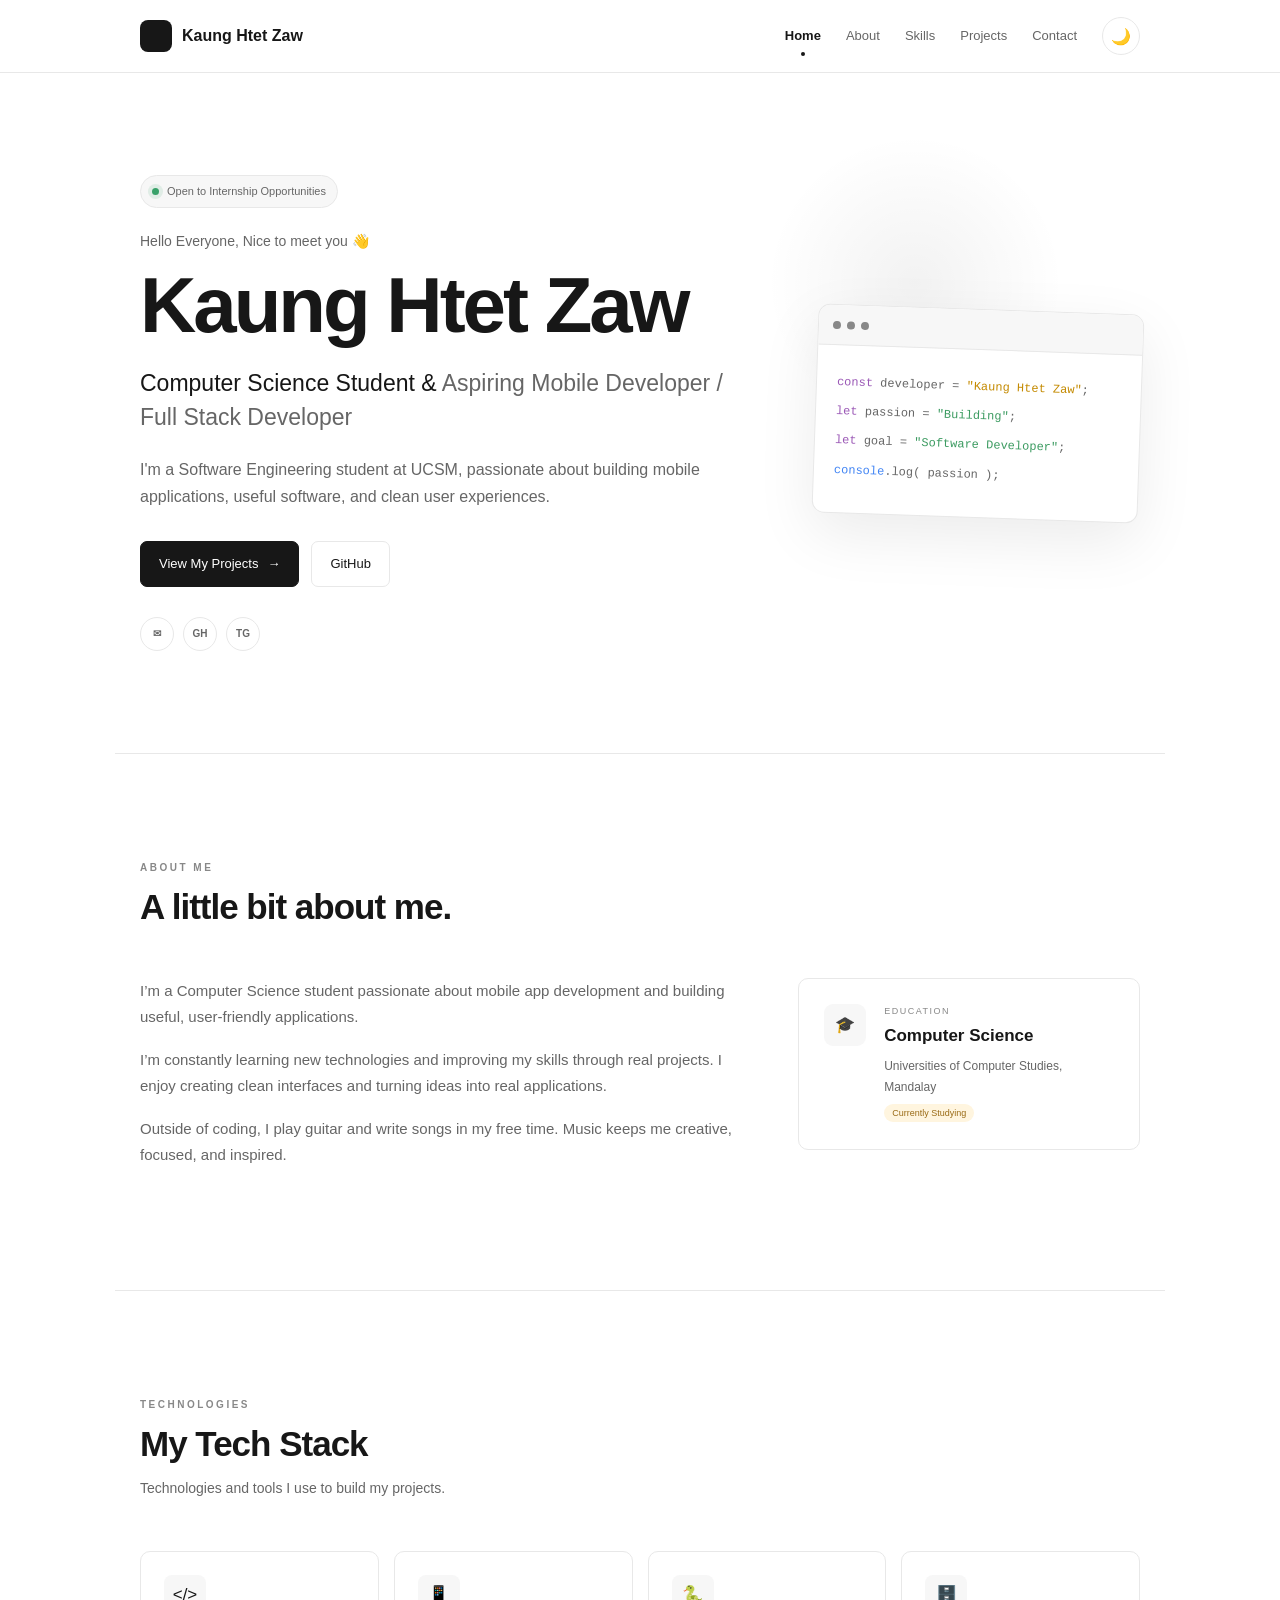
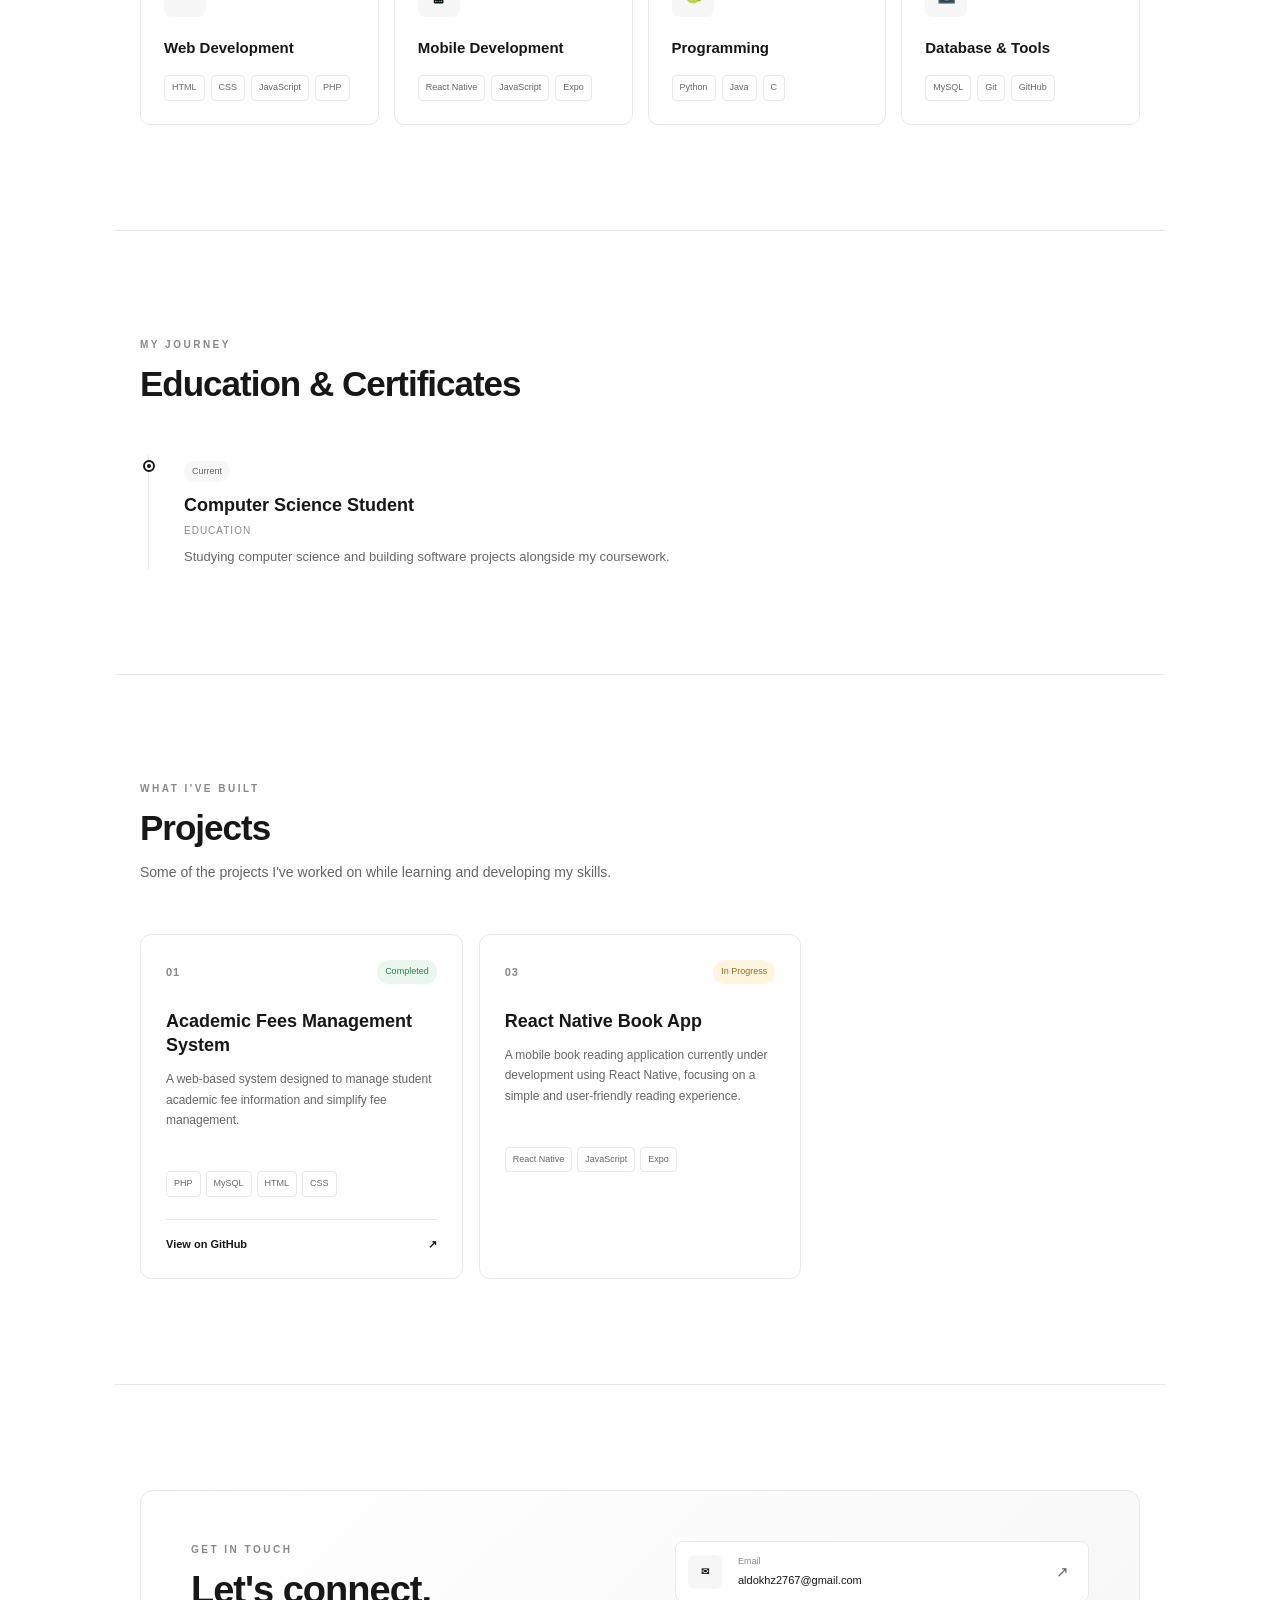
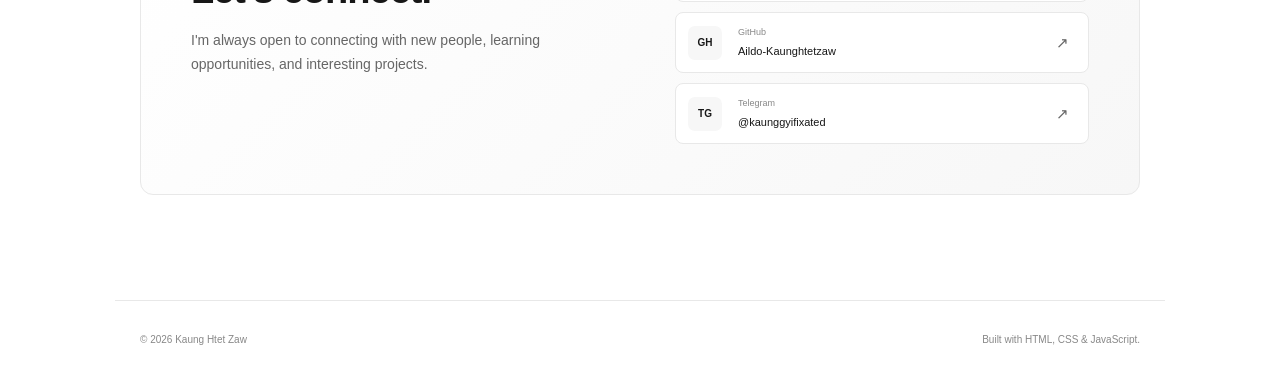
==== index.html @ 1f6751b7 "Initial portfolio website" ====
<!DOCTYPE html>
<html lang="en">

<head>
    <meta charset="UTF-8">
    <meta name="viewport" content="width=device-width, initial-scale=1.0">

    <meta
        name="description"
        content="Kaung Htet Zaw - Computer Science Student and Aspiring Mobile Developer / Full Stack Developer"
    >

    <title>Kaung Htet Zaw | Portfolio</title>

    <link rel="stylesheet" href="style.css">
</head>

<body>

    <!-- =========================
         NAVIGATION
    ========================== -->

    <header class="header">

        <nav class="navbar">

            <a href="#home" class="logo">
                <span></span>
                Kaung Htet Zaw
            </a>

            <div class="nav-right">

                <div class="nav-links">

                    <a href="#home" class="nav-link active">
                        Home
                    </a>

                    <a href="#about" class="nav-link">
                        About
                    </a>

                    <a href="#skills" class="nav-link">
                        Skills
                    </a>

                    <a href="#projects" class="nav-link">
                        Projects
                    </a>

                    <a href="#contact" class="nav-link">
                        Contact
                    </a>

                </div>

                <button
                    id="theme-toggle"
                    class="theme-toggle"
                    aria-label="Toggle dark mode"
                    title="Toggle theme"
                >
                    🌙
                </button>

            </div>

        </nav>

    </header>


    <!-- =========================
         HERO
    ========================== -->

    <main>

        <section id="home" class="hero">

            <div class="hero-content reveal">

                <div class="availability">
                    <span class="status-dot"></span>
                    Open to Internship Opportunities
                </div>

                <p class="hero-greeting">
                    Hello Everyone, Nice to meet you 👋
                </p>

                <h1>
                    Kaung Htet Zaw
                    <!-- <span>Zaw</span> -->
                </h1>

                <h2>
                    Computer Science Student &
                    <span>
                        Aspiring Mobile Developer / Full Stack Developer
                    </span>
                </h2>

                <p class="hero-description">
                    I'm a Software Engineering student at UCSM,
                    passionate about building mobile applications,
                    useful software, and clean user experiences.
                </p>

                <div class="hero-buttons">

                    <a href="#projects" class="btn primary">
                        View My Projects
                        <span>→</span>
                    </a>

                    <a
                        href="https://github.com/Aildo-Kaunghtetzaw"
                        target="_blank"
                        rel="noopener"
                        class="btn secondary"
                    >
                        GitHub
                    </a>

                </div>

                <div class="hero-socials">

                    <a
                        href="mailto:aldokhz2767@gmail.com"
                        aria-label="Email"
                    >
                        ✉
                    </a>

                    <a
                        href="https://github.com/Aildo-Kaunghtetzaw"
                        target="_blank"
                        rel="noopener"
                        aria-label="GitHub"
                    >
                        GH
                    </a>

                    <a
                        href="https://t.me/kaunggyifixated"
                        target="_blank"
                        rel="noopener"
                        aria-label="Telegram"
                    >
                        TG
                    </a>

                </div>

            </div>


            <div class="hero-decoration">

                <div class="code-card">

                    <div class="code-header">
                        <span></span>
                        <span></span>
                        <span></span>
                    </div>

                    <div class="code-content">

                        <p>
                            <span class="purple">const</span>
                            developer
                            =
                            <span class="yellow">"Kaung Htet Zaw"</span>;
                        </p>

                        <p>
                            <span class="purple">let</span>
                            passion
                            =
                            <span class="green">"Building"</span>;
                        </p>

                        <p>
                            <span class="purple">let</span>
                            goal
                            =
                            <span class="green">"Software Developer"</span>;
                        </p>

                        <p>
                            <span class="blue">console</span>.log(
                            passion
                            );
                        </p>

                    </div>

                </div>

            </div>

        </section>


        <!-- =========================
             ABOUT
        ========================== -->

        <section id="about" class="section about-section">

            <div class="section-header reveal">

                <p class="section-label">
                    ABOUT ME
                </p>

                <h2>
                    A little bit about me.
                </h2>

            </div>


            <div class="about-grid">

                <div class="about-text reveal">

                    <p>
                        I’m a Computer Science student passionate about
                        mobile app development and building useful,
                        user-friendly applications.
                    </p>

                    <p>
                        I’m constantly learning new technologies and
                        improving my skills through real projects.
                        I enjoy creating clean interfaces and turning
                        ideas into real applications.
                    </p>

                    <p>
                        Outside of coding, I play guitar and write songs
                        in my free time. Music keeps me creative,
                        focused, and inspired.
                    </p>

                </div>


                <div class="education-card reveal">

                    <div class="card-icon">
                        🎓
                    </div>

                    <div>

                        <p class="card-label">
                            EDUCATION
                        </p>

                        <h3>
                            Computer Science
                        </h3>

                        <p>
                            Universities of Computer Studies,
                            Mandalay
                        </p>
                        
                        <span class="project-status progress">
                            Currently Studying
                        </span>

                    </div>

                </div>

            </div>

        </section>


        <!-- =========================
             SKILLS
        ========================== -->

        <section id="skills" class="section">

            <div class="section-header reveal">

                <p class="section-label">
                    TECHNOLOGIES
                </p>

                <h2>
                    My Tech Stack
                </h2>

                <p>
                    Technologies and tools I use to build my projects.
                </p>

            </div>


            <div class="skills-grid">

                <div class="skill-card reveal">

                    <div class="skill-icon">
                        &lt;/&gt;
                    </div>

                    <h3>
                        Web Development
                    </h3>

                    <div class="skill-tags">

                        <span>HTML</span>
                        <span>CSS</span>
                        <span>JavaScript</span>
                        <span>PHP</span>

                    </div>

                </div>


                <div class="skill-card reveal">

                    <div class="skill-icon">
                        📱
                    </div>

                    <h3>
                        Mobile Development
                    </h3>

                    <div class="skill-tags">

                        <span>React Native</span>
                        <span>JavaScript</span>
                        <span>Expo</span>

                    </div>

                </div>


                <div class="skill-card reveal">

                    <div class="skill-icon">
                        🐍
                    </div>

                    <h3>
                        Programming
                    </h3>

                    <div class="skill-tags">

                        <span>Python</span>
                        <span>Java</span>
                        <span>C</span>

                    </div>

                </div>


                <div class="skill-card reveal">

                    <div class="skill-icon">
                        🗄️
                    </div>

                    <h3>
                        Database & Tools
                    </h3>

                    <div class="skill-tags">

                        <span>MySQL</span>
                        <span>Git</span>
                        <span>GitHub</span>

                    </div>

                </div>

            </div>

        </section>


        <!-- =========================
             JOURNEY
        ========================== -->

        <section class="section journey-section">

            <div class="section-header reveal">

                <p class="section-label">
                    MY JOURNEY
                </p>

                <h2>
                    Education & Certificates
                </h2>

            </div>


            <div class="timeline">

                <div class="timeline-item reveal">

                    <div class="timeline-marker">
                        <span></span>
                    </div>

                    <div class="timeline-content">

                        <span class="timeline-date">
                            Current
                        </span>

                        <h3>
                            Computer Science Student
                        </h3>

                        <p class="timeline-type">
                            Education
                        </p>

                        <p>
                            Studying computer science and building
                            software projects alongside my coursework.
                        </p>

                    </div>

                </div>


                <!-- <div class="timeline-item reveal">

                    <div class="timeline-marker">
                        <span></span>
                    </div>

                    <div class="timeline-content">

                        <span class="timeline-date">
                            Certificate
                        </span>

                        <h3>
                            Excel Advanced Course
                        </h3>

                        <p class="timeline-type">
                            Certificate
                        </p>

                        <p>
                            Successfully completed the Excel Advanced
                            Course after finishing high school.
                        </p>

                    </div>

                </div> -->

            </div>

        </section>


        <!-- =========================
             PROJECTS
        ========================== -->

        <section id="projects" class="section">

            <div class="section-header reveal">

                <p class="section-label">
                    WHAT I'VE BUILT
                </p>

                <h2>
                    Projects
                </h2>

                <p>
                    Some of the projects I've worked on while learning
                    and developing my skills.
                </p>

            </div>


            <div class="projects-grid">


                <!-- AFMS -->

                <article class="project-card reveal">

                    <div class="project-top">

                        <div class="project-number">
                            01
                        </div>

                        <span class="project-status completed">
                            Completed
                        </span>

                    </div>

                    <h3>
                        Academic Fees Management System
                    </h3>

                    <p>
                        A web-based system designed to manage student
                        academic fee information and simplify fee
                        management.
                    </p>

                    <div class="project-tech">

                        <span>PHP</span>
                        <span>MySQL</span>
                        <span>HTML</span>
                        <span>CSS</span>

                    </div>

                    <a
                        href="https://github.com/Aildo-Kaunghtetzaw"
                        target="_blank"
                        rel="noopener"
                        class="project-link"
                    >
                        View on GitHub
                        <span>↗</span>
                    </a>

                </article>

                <!-- Book App -->

                <article class="project-card reveal">

                    <div class="project-top">

                        <div class="project-number">
                            03
                        </div>

                        <span class="project-status progress">
                            In Progress
                        </span>

                    </div>

                    <h3>
                        React Native Book App
                    </h3>

                    <p>
                        A mobile book reading application currently
                        under development using React Native, focusing
                        on a simple and user-friendly reading experience.
                    </p>

                    <div class="project-tech">

                        <span>React Native</span>
                        <span>JavaScript</span>
                        <span>Expo</span>

                    </div>

                    <!-- <a
                        href="https://github.com/Aildo-Kaunghtetzaw"
                        target="_blank"
                        rel="noopener"
                        class="project-link"
                    >
                        View on GitHub
                        <span>↗</span>
                    </a> -->

                </article>

            </div>

        </section>


        <!-- =========================
             CONTACT
        ========================== -->

        <section id="contact" class="section contact-section">

            <div class="contact-box reveal">

                <div>

                    <p class="section-label">
                        GET IN TOUCH
                    </p>

                    <h2>
                        Let's connect.
                    </h2>

                    <p>
                        I'm always open to connecting with new people,
                        learning opportunities, and interesting projects.
                    </p>

                </div>


                <div class="contact-links">

                    <a href="mailto:aldokhz2767@gmail.com">

                        <span class="contact-icon">
                            ✉
                        </span>

                        <div>
                            <small>Email</small>
                            <strong>
                                aldokhz2767@gmail.com
                            </strong>
                        </div>

                        <span class="contact-arrow">
                            ↗
                        </span>

                    </a>


                    <a
                        href="https://github.com/Aildo-Kaunghtetzaw"
                        target="_blank"
                        rel="noopener"
                    >

                        <span class="contact-icon">
                            GH
                        </span>

                        <div>
                            <small>GitHub</small>
                            <strong>
                                Aildo-Kaunghtetzaw
                            </strong>
                        </div>

                        <span class="contact-arrow">
                            ↗
                        </span>

                    </a>


                    <a
                        href="https://t.me/kaunggyifixated"
                        target="_blank"
                        rel="noopener"
                    >

                        <span class="contact-icon">
                            TG
                        </span>

                        <div>
                            <small>Telegram</small>
                            <strong>
                                @kaunggyifixated
                            </strong>
                        </div>

                        <span class="contact-arrow">
                            ↗
                        </span>

                    </a>

                </div>

            </div>

        </section>

    </main>


    <!-- =========================
         FOOTER
    ========================== -->

    <footer>

        <p>
            © <span id="current-year">2026</span>
            Kaung Htet Zaw
        </p>

        <p>
            Built with HTML, CSS & JavaScript.
        </p>

    </footer>


    <!-- Back to top -->

    <button
        id="back-to-top"
        class="back-to-top"
        aria-label="Back to top"
    >
        ↑
    </button>


    <script src="script.js"></script>

</body>

</html>
---- style.css ----
/* =========================
   RESET
========================= */

* {
    margin: 0;
    padding: 0;
    box-sizing: border-box;
}

html {
    scroll-behavior: smooth;
}

body {
    font-family:
        Inter,
        -apple-system,
        BlinkMacSystemFont,
        "Segoe UI",
        Arial,
        sans-serif;

    background: #ffffff;
    color: #171717;

    line-height: 1.7;

    transition:
        background-color 0.3s ease,
        color 0.3s ease;
}

body.dark-mode {
    background: #0d0d0f;
    color: #eeeeee;
}

a {
    color: inherit;
    text-decoration: none;
}

button {
    font-family: inherit;
}

::selection {
    background: #171717;
    color: #ffffff;
}


/* =========================
   VARIABLES
========================= */

:root {
    --text: #171717;
    --muted: #666666;
    --light-muted: #888888;

    --border: #e8e8e8;
    --card: #ffffff;
    --soft: #f7f7f7;

    --accent: #171717;
}

body.dark-mode {
    --text: #eeeeee;
    --muted: #a0a0a0;
    --light-muted: #777777;

    --border: #29292d;
    --card: #151518;
    --soft: #18181c;

    --accent: #ffffff;
}


/* =========================
   HEADER
========================= */

.header {
    position: sticky;

    top: 0;

    z-index: 1000;

    border-bottom: 1px solid var(--border);

    background: rgba(255, 255, 255, 0.88);

    backdrop-filter: blur(15px);

    transition: 0.3s;
}

body.dark-mode .header {
    background: rgba(13, 13, 15, 0.88);
}

.navbar {
    max-width: 1050px;

    height: 72px;

    margin: auto;

    padding: 0 25px;

    display: flex;

    align-items: center;

    justify-content: space-between;
}

.logo {
    display: flex;

    align-items: center;

    gap: 10px;

    font-size: 16px;

    font-weight: 700;

    color: var(--text);
}

.logo span {
    width: 32px;
    height: 32px;

    display: flex;

    align-items: center;
    justify-content: center;

    border-radius: 8px;

    background: var(--text);

    color: #ffffff;

    font-size: 14px;
}

body.dark-mode .logo span {
    background: #eeeeee;
    color: #111111;
}

.nav-right {
    display: flex;

    align-items: center;

    gap: 25px;
}

.nav-links {
    display: flex;

    align-items: center;

    gap: 25px;
}

.nav-link {
    position: relative;

    font-size: 13px;

    color: var(--muted);

    transition: 0.25s;
}

.nav-link:hover {
    color: var(--text);
}

.nav-link.active {
    color: var(--text);

    font-weight: 600;
}

.nav-link.active::after {
    content: "";

    position: absolute;

    width: 4px;
    height: 4px;

    border-radius: 50%;

    background: var(--text);

    bottom: -9px;

    left: 50%;

    transform: translateX(-50%);
}


/* =========================
   THEME BUTTON
========================= */

.theme-toggle {
    width: 38px;
    height: 38px;

    border: 1px solid var(--border);

    border-radius: 50%;

    background: var(--card);

    color: var(--text);

    cursor: pointer;

    font-size: 16px;

    display: flex;

    align-items: center;
    justify-content: center;

    transition: 0.25s;
}

.theme-toggle:hover {
    transform: rotate(15deg);

    background: var(--soft);
}


/* =========================
   HERO
========================= */

.hero {
    max-width: 1050px;

    min-height: 680px;

    margin: auto;

    padding: 100px 25px;

    display: grid;

    grid-template-columns: 1.3fr 0.7fr;

    align-items: center;

    gap: 70px;

    position: relative;
}

.hero::before {
    content: "";

    position: absolute;

    width: 300px;
    height: 300px;

    border-radius: 50%;

    background:
        radial-gradient(
            circle,
            rgba(0, 0, 0, 0.05),
            transparent 70%
        );

    top: 60px;
    right: 100px;

    pointer-events: none;
}

body.dark-mode .hero::before {
    background:
        radial-gradient(
            circle,
            rgba(255, 255, 255, 0.06),
            transparent 70%
        );
}

.hero-content {
    position: relative;

    z-index: 2;
}

.availability {
    display: inline-flex;

    align-items: center;

    gap: 8px;

    padding: 6px 11px;

    border: 1px solid var(--border);

    border-radius: 30px;

    background: var(--soft);

    color: var(--muted);

    font-size: 11px;

    margin-bottom: 22px;
}

.status-dot {
    width: 7px;
    height: 7px;

    border-radius: 50%;

    background: #38a169;

    box-shadow: 0 0 0 4px rgba(56, 161, 105, 0.12);
}

.hero-greeting {
    color: var(--muted);

    font-size: 14px;

    margin-bottom: 12px;
}

.hero h1 {
    font-size: clamp(48px, 7vw, 78px);

    line-height: 1.02;

    letter-spacing: -3px;

    margin-bottom: 22px;
}

.hero h1 span {
    color: var(--muted);
}

.hero h2 {
    max-width: 680px;

    font-size: 23px;

    line-height: 1.45;

    font-weight: 500;
}

.hero h2 span {
    color: var(--muted);
}

.hero-description {
    max-width: 620px;

    color: var(--muted);

    font-size: 16px;

    margin-top: 22px;
}

.hero-buttons {
    display: flex;

    gap: 12px;

    margin-top: 30px;
}

.btn {
    display: inline-flex;

    align-items: center;

    gap: 9px;

    padding: 11px 18px;

    border-radius: 7px;

    border: 1px solid var(--text);

    font-size: 13px;

    transition:
        transform 0.25s,
        background 0.25s;
}

.btn:hover {
    transform: translateY(-2px);
}

.btn.primary {
    background: var(--text);

    color: #ffffff;
}

body.dark-mode .btn.primary {
    color: #111111;
}

.btn.secondary {
    border-color: var(--border);

    background: var(--card);

    color: var(--text);
}

.btn.secondary:hover {
    background: var(--soft);
}

.hero-socials {
    display: flex;

    gap: 9px;

    margin-top: 30px;
}

.hero-socials a {
    width: 34px;
    height: 34px;

    border: 1px solid var(--border);

    border-radius: 50%;

    display: flex;

    align-items: center;
    justify-content: center;

    font-size: 10px;

    font-weight: 600;

    color: var(--muted);

    transition: 0.25s;
}

.hero-socials a:hover {
    color: var(--text);

    border-color: var(--text);

    transform: translateY(-3px);
}


/* =========================
   CODE CARD
========================= */

.hero-decoration {
    display: flex;

    justify-content: center;

    position: relative;
}

.code-card {
    width: 100%;

    max-width: 360px;

    border: 1px solid var(--border);

    border-radius: 12px;

    overflow: hidden;

    background: var(--card);

    box-shadow:
        0 20px 60px rgba(0, 0, 0, 0.08);

    transform: rotate(2deg);

    transition: 0.3s;
}

.code-card:hover {
    transform:
        rotate(0deg)
        translateY(-5px);
}

body.dark-mode .code-card {
    box-shadow:
        0 20px 60px rgba(0, 0, 0, 0.3);
}

.code-header {
    height: 40px;

    display: flex;

    align-items: center;

    gap: 6px;

    padding: 0 14px;

    border-bottom: 1px solid var(--border);

    background: var(--soft);
}

.code-header span {
    width: 8px;
    height: 8px;

    border-radius: 50%;

    background: var(--light-muted);
}

.code-content {
    padding: 25px 20px;

    font-family:
        "Courier New",
        monospace;

    font-size: 12px;

    line-height: 2.1;

    color: var(--muted);
}

.code-content p {
    margin-bottom: 4px;
}

.purple {
    color: #9b59b6;
}

.yellow {
    color: #c48a00;
}

.green {
    color: #3c9b61;
}

.blue {
    color: #4285f4;
}


/* =========================
   SECTIONS
========================= */

.section {
    max-width: 1050px;

    margin: auto;

    padding: 105px 25px;

    border-top: 1px solid var(--border);
}

.section-header {
    max-width: 700px;

    margin-bottom: 50px;
}

.section-label {
    color: var(--light-muted);

    font-size: 10px;

    letter-spacing: 2.5px;

    font-weight: 600;

    margin-bottom: 10px;
}

.section h2 {
    font-size: 35px;

    line-height: 1.2;

    letter-spacing: -1px;

    margin-bottom: 12px;
}

.section-header > p:last-child {
    color: var(--muted);

    font-size: 14px;
}


/* =========================
   ABOUT
========================= */

.about-grid {
    display: grid;

    grid-template-columns: 1.4fr 0.8fr;

    gap: 60px;

    align-items: start;
}

.about-text p {
    color: var(--muted);

    font-size: 15px;

    margin-bottom: 18px;
}

.education-card {
    display: flex;

    gap: 18px;

    padding: 25px;

    border: 1px solid var(--border);

    border-radius: 10px;

    background: var(--card);

    transition: 0.25s;
}

.education-card:hover {
    transform: translateY(-3px);

    border-color: var(--text);
}

.card-icon {
    width: 42px;
    height: 42px;

    flex-shrink: 0;

    border-radius: 9px;

    background: var(--soft);

    display: flex;

    align-items: center;
    justify-content: center;
}

.card-label {
    color: var(--light-muted);

    font-size: 9px;

    letter-spacing: 1.5px;

    margin-bottom: 3px;
}

.education-card h3 {
    font-size: 17px;

    margin-bottom: 5px;
}

.education-card p:not(.card-label) {
    color: var(--muted);

    font-size: 12px;
}

.education-status {
    display: inline-block;

    margin-top: 13px;

    padding: 4px 8px;

    border-radius: 20px;

    background: var(--soft);

    color: var(--muted);

    font-size: 9px;
}


/* =========================
   SKILLS
========================= */

.skills-grid {
    display: grid;

    grid-template-columns:
        repeat(4, 1fr);

    gap: 15px;
}

.skill-card {
    padding: 23px;

    border: 1px solid var(--border);

    border-radius: 10px;

    background: var(--card);

    transition: 0.25s;
}

.skill-card:hover {
    transform: translateY(-5px);

    border-color: var(--text);

    box-shadow:
        0 12px 30px rgba(0, 0, 0, 0.05);
}

body.dark-mode .skill-card:hover {
    box-shadow:
        0 12px 30px rgba(0, 0, 0, 0.2);
}

.skill-icon {
    width: 42px;
    height: 42px;

    display: flex;

    align-items: center;
    justify-content: center;

    border-radius: 8px;

    background: var(--soft);

    color: var(--text);

    font-size: 17px;

    margin-bottom: 18px;
}

.skill-card h3 {
    font-size: 15px;

    margin-bottom: 15px;
}

.skill-tags {
    display: flex;

    flex-wrap: wrap;

    gap: 6px;
}

.skill-tags span {
    padding: 4px 7px;

    border: 1px solid var(--border);

    border-radius: 4px;

    color: var(--muted);

    font-size: 9px;
}


/* =========================
   TIMELINE
========================= */

.timeline {
    max-width: 750px;

    border-left: 1px solid var(--border);

    margin-left: 8px;

    padding-left: 35px;
}

.timeline-item {
    position: relative;

    margin-bottom: 45px;
}

.timeline-item:last-child {
    margin-bottom: 0;
}

.timeline-marker {
    position: absolute;

    left: -41px;

    top: 5px;

    width: 12px;
    height: 12px;

    border-radius: 50%;

    background: var(--card);

    border: 2px solid var(--text);

    display: flex;

    align-items: center;
    justify-content: center;
}

.timeline-marker span {
    width: 4px;
    height: 4px;

    background: var(--text);

    border-radius: 50%;
}

.timeline-date {
    display: inline-block;

    padding: 3px 8px;

    border-radius: 20px;

    background: var(--soft);

    color: var(--muted);

    font-size: 9px;

    margin-bottom: 8px;
}

.timeline-content h3 {
    font-size: 18px;

    margin-bottom: 2px;
}

.timeline-type {
    color: var(--light-muted);

    font-size: 10px;

    text-transform: uppercase;

    letter-spacing: 1px;
}

.timeline-content > p:last-child {
    max-width: 650px;

    color: var(--muted);

    font-size: 13px;

    margin-top: 7px;
}


/* =========================
   PROJECTS
========================= */

.projects-grid {
    display: grid;

    grid-template-columns:
        repeat(3, 1fr);

    gap: 16px;
}

.project-card {
    position: relative;

    padding: 25px;

    border: 1px solid var(--border);

    border-radius: 11px;

    background: var(--card);

    transition:
        transform 0.3s,
        border-color 0.3s,
        box-shadow 0.3s;
}

.project-card:hover {
    transform: translateY(-6px);

    border-color: var(--text);

    box-shadow:
        0 15px 35px rgba(0, 0, 0, 0.06);
}

body.dark-mode .project-card:hover {
    box-shadow:
        0 15px 35px rgba(0, 0, 0, 0.25);
}

.project-top {
    display: flex;

    align-items: center;

    justify-content: space-between;

    margin-bottom: 25px;
}

.project-number {
    color: var(--light-muted);

    font-size: 11px;

    font-weight: 600;

    letter-spacing: 1px;
}

.project-status {
    padding: 4px 8px;

    border-radius: 20px;

    font-size: 9px;
}

.project-status.completed {
    background: #e9f7ef;

    color: #27824a;
}

.project-status.project {
    background: #f1f1f1;

    color: #666666;
}

.project-status.progress {
    background: #fff5df;

    color: #9a6b16;
}

body.dark-mode .project-status.completed {
    background: #173a27;

    color: #6fd69a;
}

body.dark-mode .project-status.project {
    background: #29292d;

    color: #aaaaaa;
}

body.dark-mode .project-status.progress {
    background: #3a301c;

    color: #dcb55d;
}

.project-card h3 {
    font-size: 18px;

    line-height: 1.35;

    margin-bottom: 12px;
}

.project-card > p {
    color: var(--muted);

    font-size: 12px;

    line-height: 1.7;

    min-height: 82px;
}

.project-tech {
    display: flex;

    flex-wrap: wrap;

    gap: 5px;

    margin-top: 20px;

    margin-bottom: 22px;
}

.project-tech span {
    padding: 4px 7px;

    border: 1px solid var(--border);

    border-radius: 4px;

    color: var(--muted);

    font-size: 9px;
}

.project-link {
    display: flex;

    align-items: center;

    justify-content: space-between;

    padding-top: 15px;

    border-top: 1px solid var(--border);

    font-size: 11px;

    font-weight: 600;

    transition: 0.2s;
}

.project-link:hover {
    color: var(--muted);
}


/* =========================
   CONTACT
========================= */

.contact-box {
    display: grid;

    grid-template-columns: 1fr 1fr;

    gap: 70px;

    padding: 50px;

    border: 1px solid var(--border);

    border-radius: 13px;

    background:
        linear-gradient(
            135deg,
            var(--card),
            var(--soft)
        );
}

.contact-box h2 {
    font-size: 38px;

    margin-bottom: 15px;
}

.contact-box > div:first-child > p:last-child {
    color: var(--muted);

    font-size: 14px;

    max-width: 420px;
}

.contact-links {
    display: flex;

    flex-direction: column;

    gap: 10px;
}

.contact-links a {
    display: grid;

    grid-template-columns: 38px 1fr 20px;

    align-items: center;

    gap: 12px;

    padding: 12px;

    border: 1px solid var(--border);

    border-radius: 8px;

    background: var(--card);

    transition: 0.25s;
}

.contact-links a:hover {
    transform: translateX(4px);

    border-color: var(--text);
    border-color:#96584e;
}

.contact-icon {
    width: 34px;
    height: 34px;

    display: flex;

    align-items: center;
    justify-content: center;

    border-radius: 7px;

    background: var(--soft);

    color: var(--text);

    font-size: 10px;

    font-weight: 700;
}

.contact-links small {
    display: block;

    color: var(--light-muted);

    font-size: 9px;

    margin-bottom: 1px;
}

.contact-links strong {
    display: block;

    font-size: 11px;

    font-weight: 500;
}

.contact-arrow {
    color: var(--muted);

    font-size: 15px;
}


/* =========================
   FOOTER
========================= */

footer {
    max-width: 1050px;

    margin: auto;

    padding: 30px 25px;

    border-top: 1px solid var(--border);

    display: flex;

    align-items: center;

    justify-content: space-between;

    color: var(--light-muted);

    font-size: 10px;
}


/* =========================
   BACK TO TOP
========================= */

.back-to-top {
    position: fixed;

    right: 25px;
    bottom: 25px;

    width: 40px;
    height: 40px;

    border: 1px solid var(--border);

    border-radius: 50%;

    background: var(--card);

    color: var(--text);

    cursor: pointer;

    font-size: 17px;

    opacity: 0;

    visibility: hidden;

    transform: translateY(10px);

    transition: 0.25s;

    z-index: 900;
}

.back-to-top.show {
    opacity: 1;

    visibility: visible;

    transform: translateY(0);
}

.back-to-top:hover {
    transform: translateY(-3px);
}


/* =========================
   REVEAL ANIMATION
========================= */

.reveal {
    opacity: 0;

    transform: translateY(25px);

    transition:
        opacity 0.7s ease,
        transform 0.7s ease;
}

.reveal.visible {
    opacity: 1;

    transform: translateY(0);
}


/* =========================
   MOBILE
========================= */

@media (max-width: 850px) {

    .hero {
        grid-template-columns: 1fr;

        min-height: auto;

        padding-top: 90px;

        gap: 50px;
    }

    .hero-decoration {
        justify-content: flex-start;
    }

    .code-card {
        max-width: 500px;
    }

    .skills-grid {
        grid-template-columns:
            repeat(2, 1fr);
    }

    .projects-grid {
        grid-template-columns: 1fr;
    }

    .project-card > p {
        min-height: auto;
    }

    .contact-box {
        grid-template-columns: 1fr;

        gap: 40px;
    }

}


@media (max-width: 700px) {

    .navbar {
        height: 64px;

        padding: 0 18px;
    }

    .nav-links {
        display: none;
    }

    .nav-right {
        gap: 0;
    }

    .hero {
        padding:
            75px
            18px
            80px;
    }

    .hero h1 {
        font-size: 48px;

        letter-spacing: -2px;
    }

    .hero h2 {
        font-size: 19px;
    }

    .hero-description {
        font-size: 14px;
    }

    .hero-buttons {
        flex-wrap: wrap;
    }

    .section {
        padding:
            80px
            18px;
    }

    .section h2 {
        font-size: 30px;
    }

    .about-grid {
        grid-template-columns: 1fr;

        gap: 35px;
    }

    .skills-grid {
        grid-template-columns: 1fr;
    }

    .contact-box {
        padding: 30px 22px;
    }

    .contact-box h2 {
        font-size: 32px;
    }

    footer {
        padding: 25px 18px;

        flex-direction: column;

        align-items: flex-start;

        gap: 5px;
    }

    .back-to-top {
        right: 18px;

        bottom: 18px;
    }

}


@media (max-width: 400px) {

    .hero h1 {
        font-size: 42px;
    }

    .availability {
        font-size: 9px;
    }

    .code-content {
        font-size: 10px;
    }

}
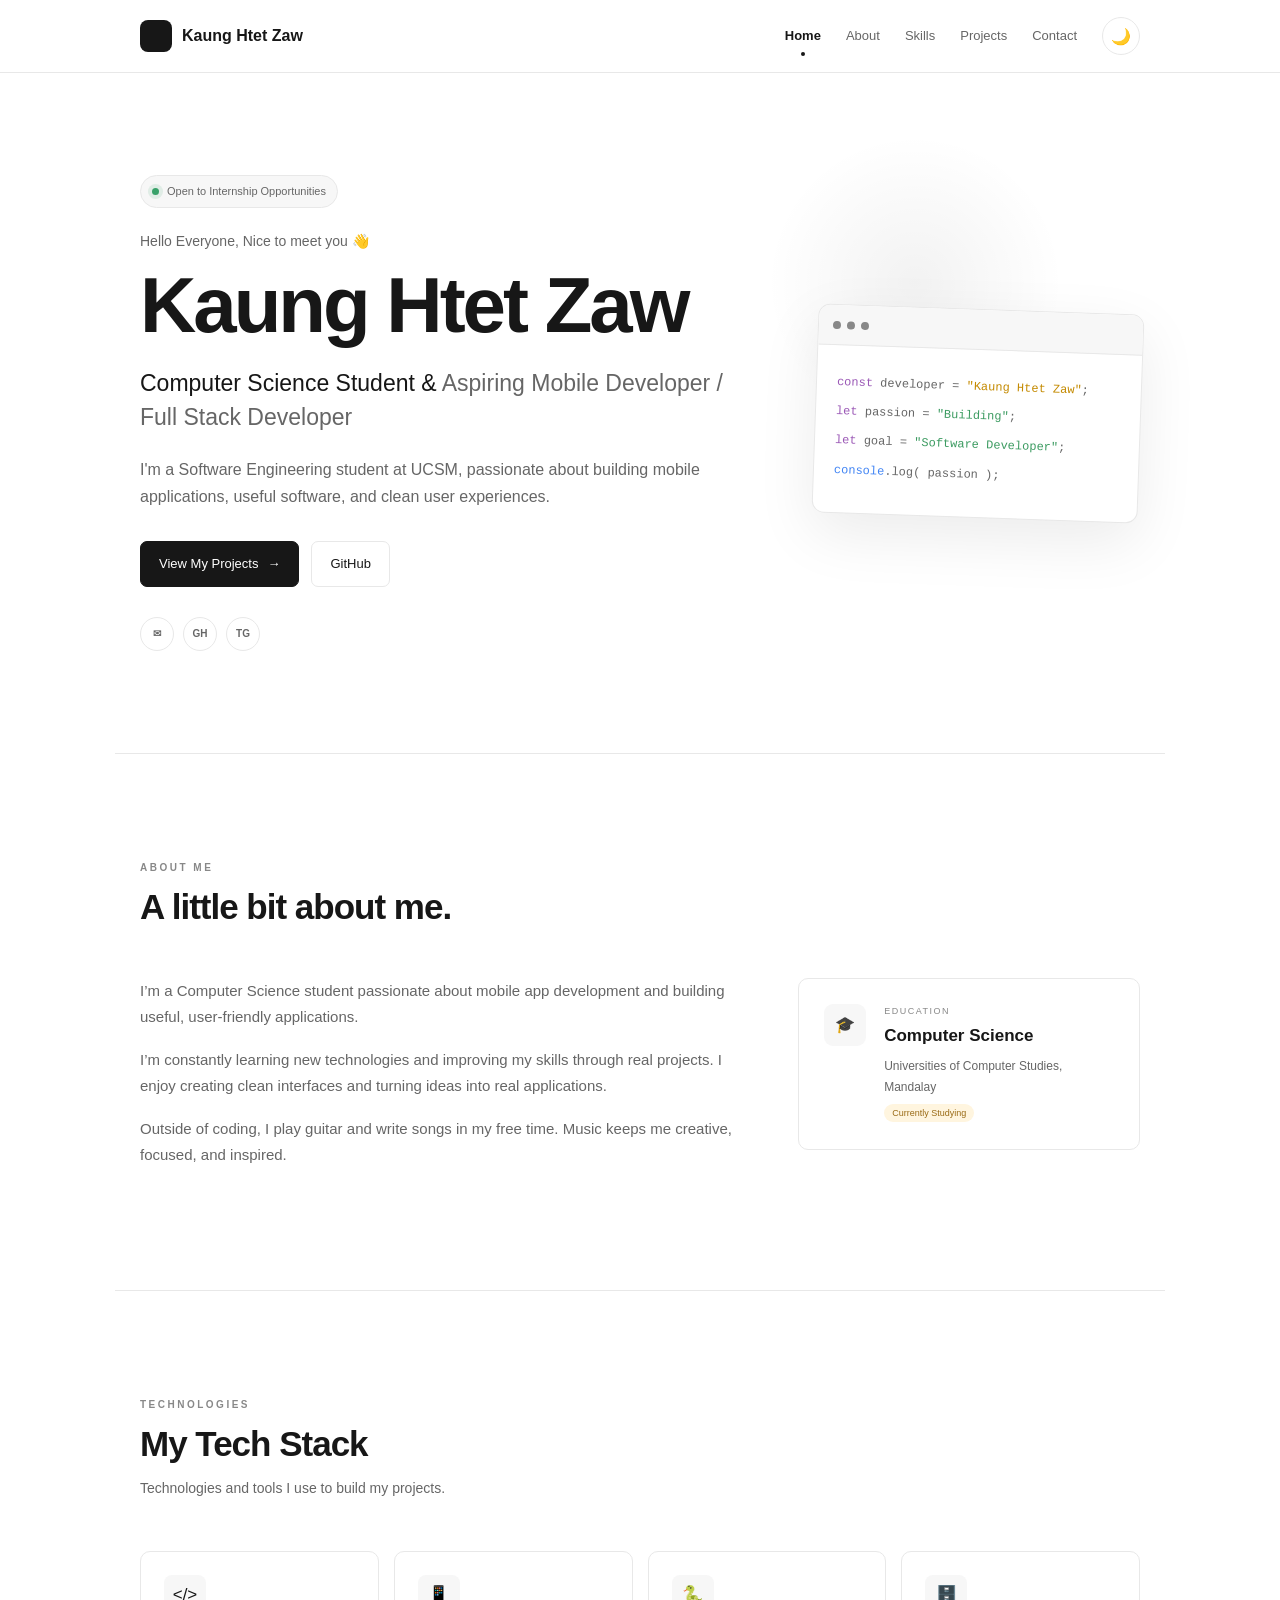
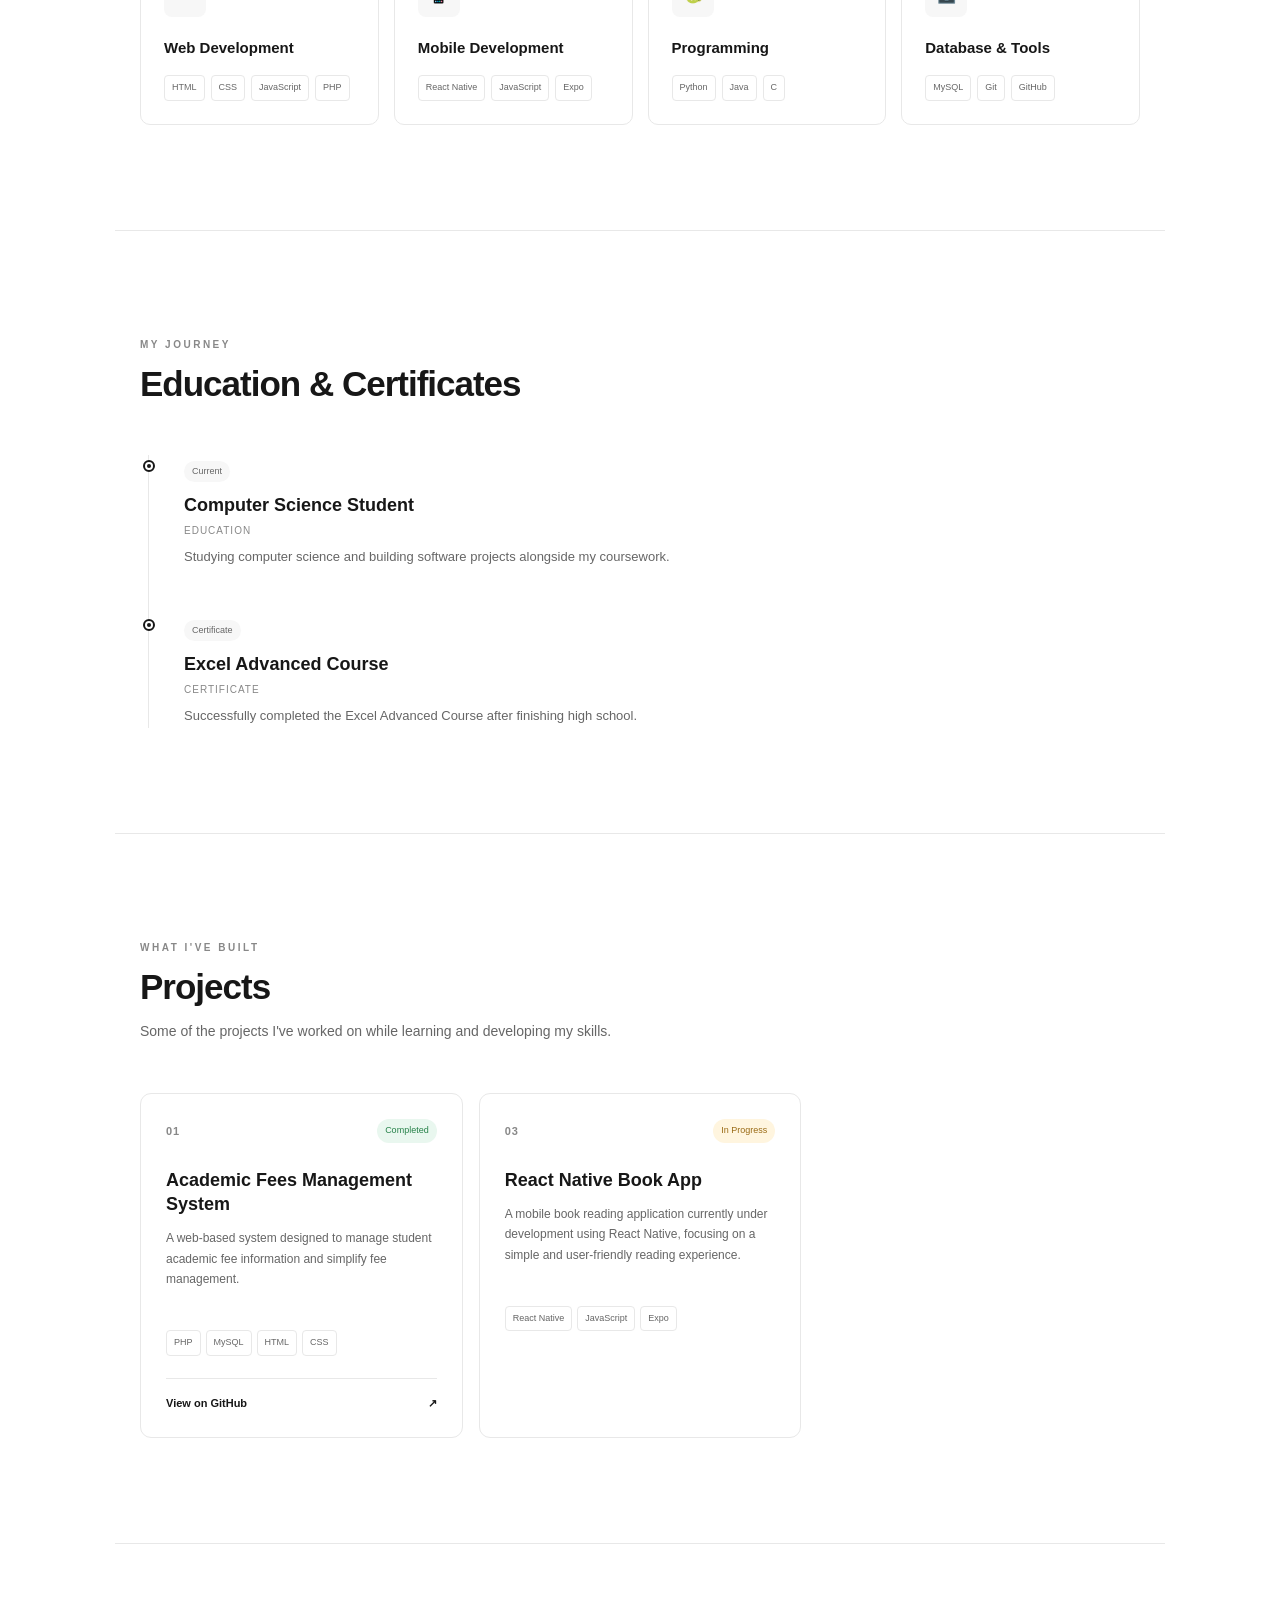
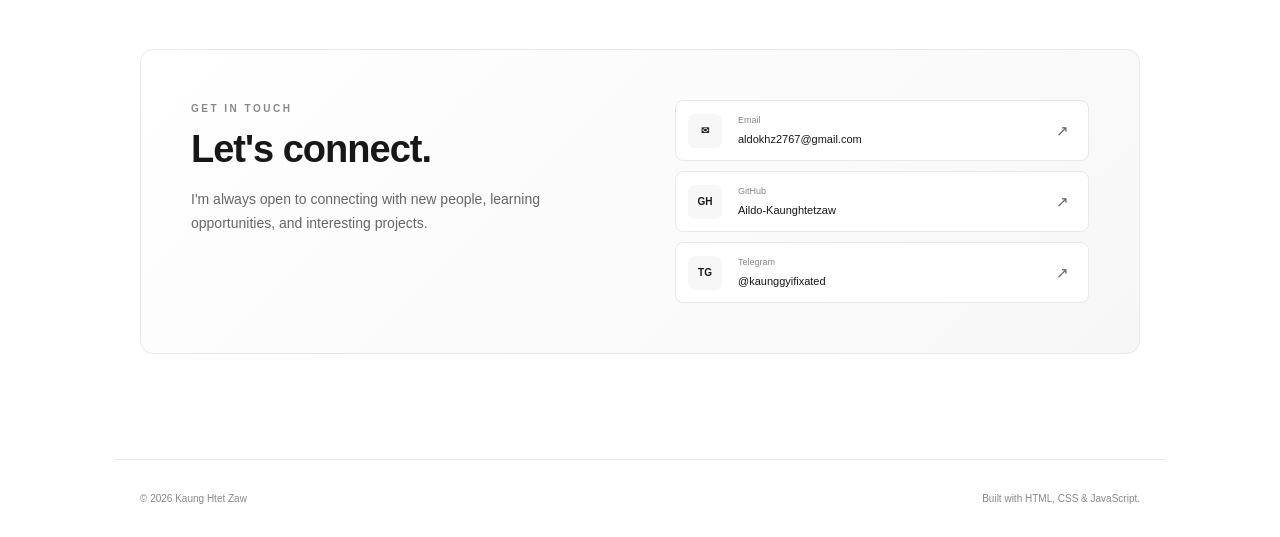
==== commit 4e1fc395: "Update portfolio" ====
--- a/index.html
+++ b/index.html
@@ -451,7 +451,7 @@
                 </div>
 
 
-                <!-- <div class="timeline-item reveal">
+                <div class="timeline-item reveal">
 
                     <div class="timeline-marker">
                         <span></span>
@@ -478,7 +478,7 @@
 
                     </div>
 
-                </div> -->
+                </div>
 
             </div>
 
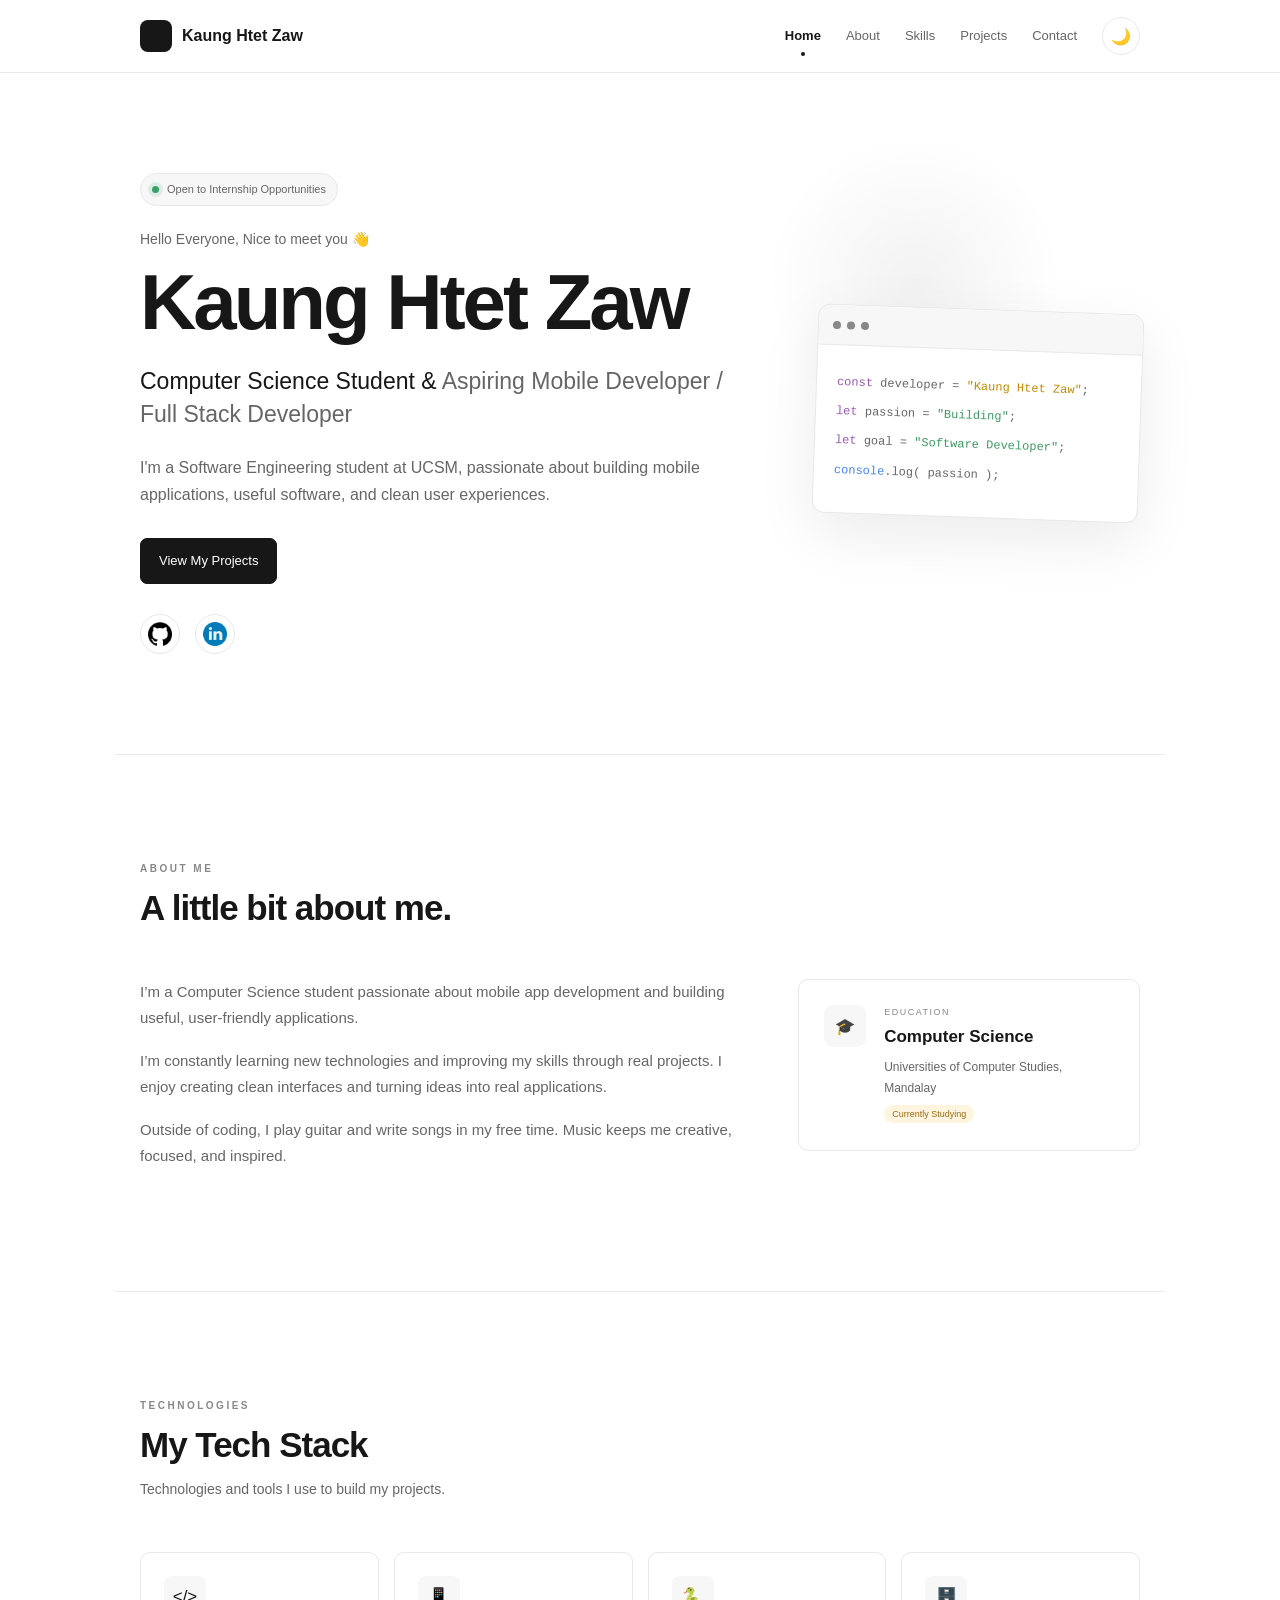
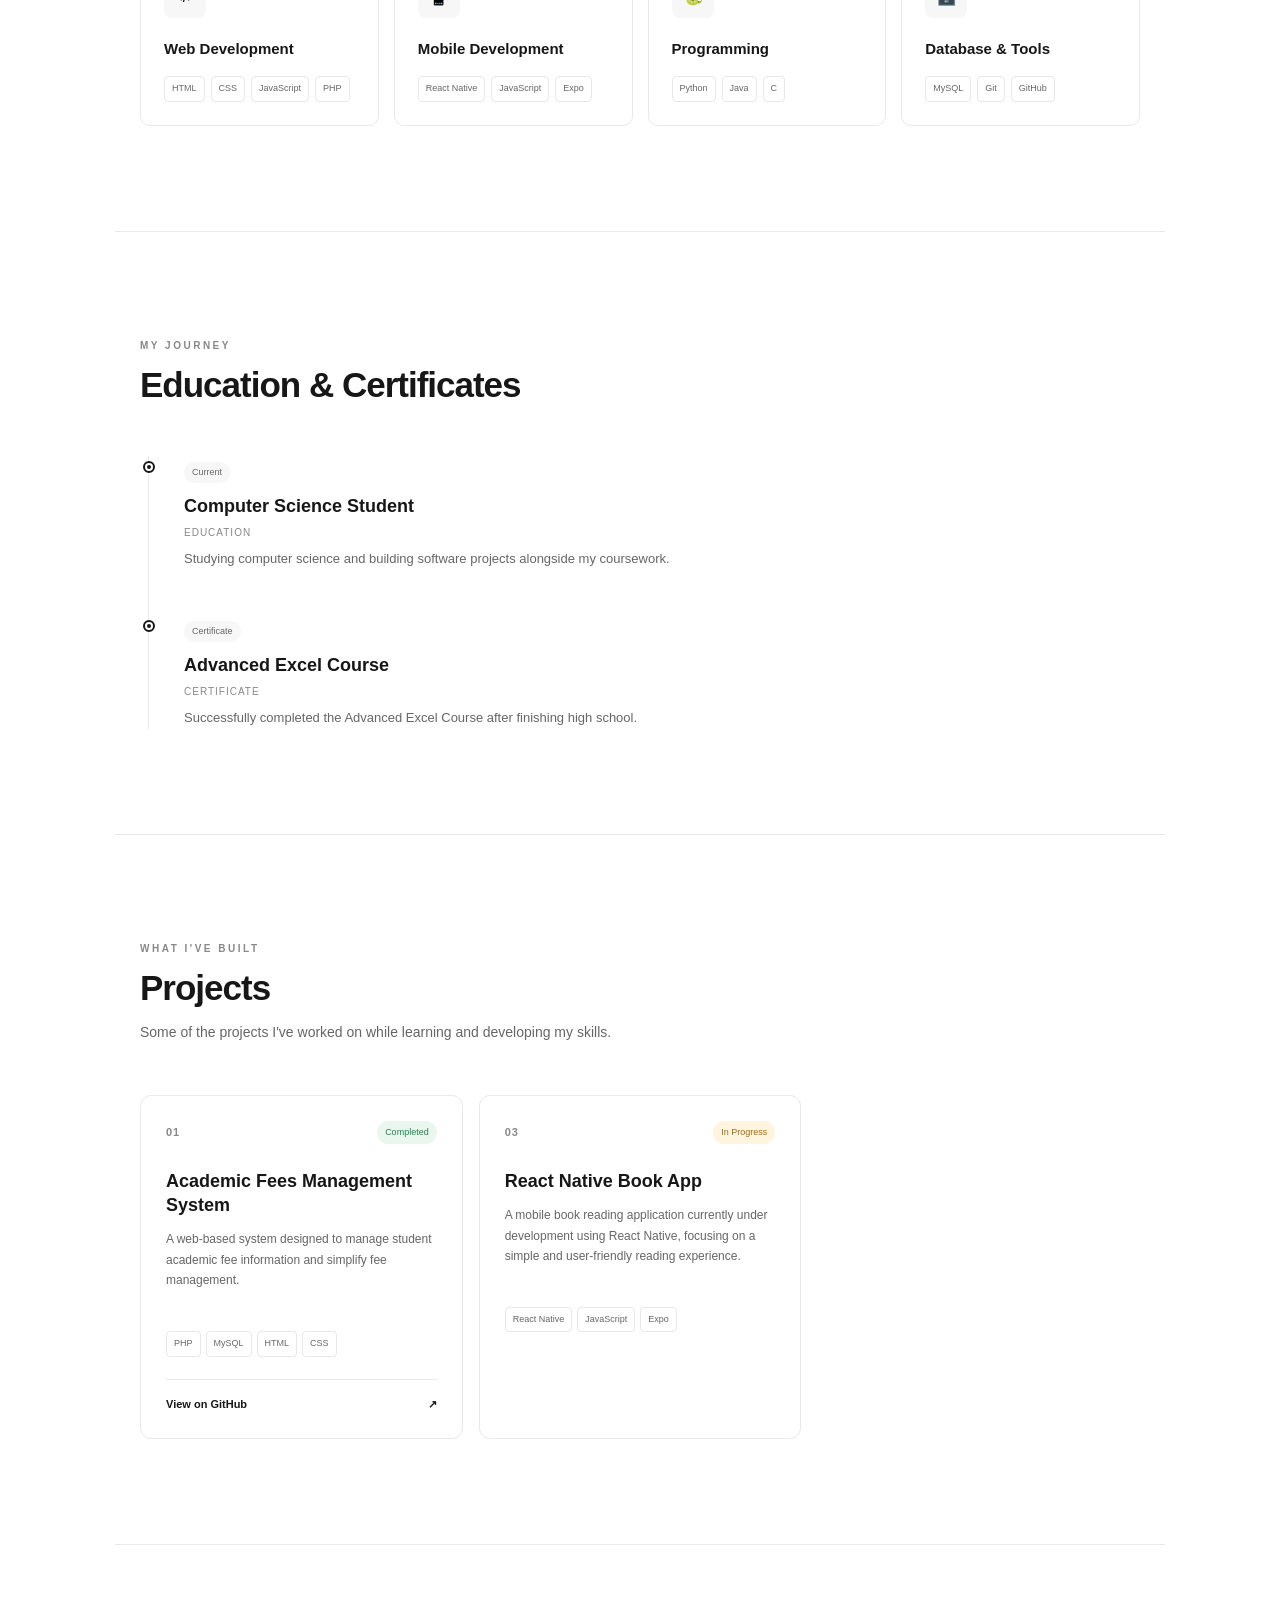
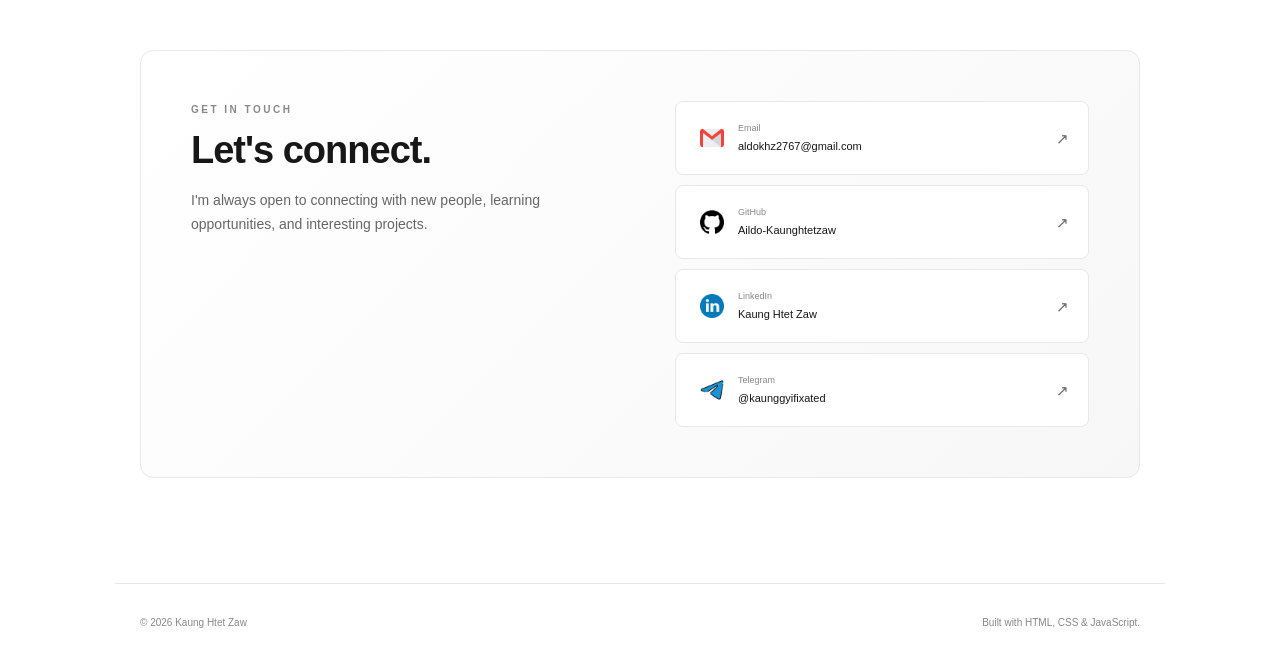
==== commit d4b1cbb6: "Update Portfolio" ====
--- a/index.html
+++ b/index.html
@@ -113,46 +113,54 @@
 
                     <a href="#projects" class="btn primary">
                         View My Projects
-                        <span>→</span>
-                    </a>
+                        <!-- <span>→</span> -->
+                    </a>
+
+                    <!-- <a
+                        href="https://github.com/Aildo-Kaunghtetzaw"
+                        target="_blank"
+                        rel="noopener"
+                        class="btn secondary"
+                    >
+                        Github
+                    </a> -->
+
+                </div>
+
+                <div class="hero-socials">
+
+                    <!-- <a href="mailto:aldokhz2767@gmail.com"
+                    aria-label="Email"
+                    >
+                        <img src="images/gmail.png" alt="Gmail">
+                    </a> -->
 
                     <a
                         href="https://github.com/Aildo-Kaunghtetzaw"
                         target="_blank"
                         rel="noopener"
-                        class="btn secondary"
-                    >
-                        GitHub
-                    </a>
-
-                </div>
-
-                <div class="hero-socials">
+                        aria-label="GitHub"
+                    >
+                       <img src="images/github.png" alt="Github">
+                    </a>
 
                     <a
-                        href="mailto:aldokhz2767@gmail.com"
-                        aria-label="Email"
-                    >
-                        ✉
-                    </a>
-
-                    <a
-                        href="https://github.com/Aildo-Kaunghtetzaw"
-                        target="_blank"
-                        rel="noopener"
-                        aria-label="GitHub"
-                    >
-                        GH
-                    </a>
-
-                    <a
+                        href="https://www.linkedin.com/in/kaung-htet-zaw-65b197430/"
+                        target="_blank"
+                        rel="noopener"
+                        aria-label="LinkedIn"
+                    >
+                        <img src="images/linkedin.png" alt="LinkedIn">
+                    </a>
+
+                    <!-- <a
                         href="https://t.me/kaunggyifixated"
                         target="_blank"
                         rel="noopener"
                         aria-label="Telegram"
                     >
-                        TG
-                    </a>
+                        <img src="images/phone.png" alt="Telegram">
+                    </a> -->
 
                 </div>
 
@@ -464,7 +472,7 @@
                         </span>
 
                         <h3>
-                            Excel Advanced Course
+                            Advanced Excel Course
                         </h3>
 
                         <p class="timeline-type">
@@ -472,7 +480,7 @@
                         </p>
 
                         <p>
-                            Successfully completed the Excel Advanced
+                            Successfully completed the Advanced Excel
                             Course after finishing high school.
                         </p>
 
@@ -641,7 +649,7 @@
                     <a href="mailto:aldokhz2767@gmail.com">
 
                         <span class="contact-icon">
-                            ✉
+                            <img src="images/gmail.png" alt="Gmail">
                         </span>
 
                         <div>
@@ -665,7 +673,7 @@
                     >
 
                         <span class="contact-icon">
-                            GH
+                           <img src="images/github.png" alt="Github">
                         </span>
 
                         <div>
@@ -681,6 +689,29 @@
 
                     </a>
 
+                    <a
+                        href="https://www.linkedin.com/in/kaung-htet-zaw-65b197430/"
+                        target="_blank"
+                        rel="noopener"
+                    >
+
+                        <span class="contact-icon">
+                           <img src="images/linkedin.png" alt="LinkedIn">
+                        </span>
+
+                        <div>
+                            <small>LinkedIn</small>
+                            <strong>
+                                Kaung Htet Zaw
+                            </strong>
+                        </div>
+
+                        <span class="contact-arrow">
+                            ↗
+                        </span>
+
+                    </a>
+
 
                     <a
                         href="https://t.me/kaunggyifixated"
@@ -689,7 +720,7 @@
                     >
 
                         <span class="contact-icon">
-                            TG
+                            <img src="images/phone.png" alt="Telegram">
                         </span>
 
                         <div>
--- a/style.css
+++ b/style.css
@@ -95,7 +95,7 @@
 
     background: rgba(255, 255, 255, 0.88);
 
-    backdrop-filter: blur(15px);
+    /* backdrop-filter: blur(15px); */
 
     transition: 0.3s;
 }
@@ -1166,23 +1166,25 @@
 }
 
 .contact-icon {
-    width: 34px;
-    height: 34px;
-
-    display: flex;
-
+    width: 48px;
+    height: 48px;
+    min-width: 48px;
+
+    display: flex;
     align-items: center;
     justify-content: center;
 
-    border-radius: 7px;
-
-    background: var(--soft);
-
-    color: var(--text);
-
-    font-size: 10px;
-
-    font-weight: 700;
+    overflow: hidden;
+}
+
+.contact-icon img {
+    width: 24px;
+    height: 24px;
+    max-width: 24px;
+    max-height: 24px;
+
+    object-fit: contain;
+    display: block;
 }
 
 .contact-links small {
@@ -1302,6 +1304,37 @@
     opacity: 1;
 
     transform: translateY(0);
+}
+.hero-socials {
+    display: flex;
+    align-items: center;
+    gap: 15px;
+}
+
+.hero-socials a {
+    width: 40px;
+    height: 40px;
+
+    display: flex;
+    align-items: center;
+    justify-content: center;
+
+    border-radius: 50%;
+    transition: 0.3s ease;
+}
+
+.hero-socials img {
+    width: 24px;
+    height: 24px;
+    object-fit: contain;
+}
+
+.hero-socials a:hover {
+    transform: translateY(-3px);
+}
+
+.hero-socials img:hover {
+    transform: scale(1.1);
 }
 
 
@@ -1453,4 +1486,4 @@
         font-size: 10px;
     }
 
-}+}
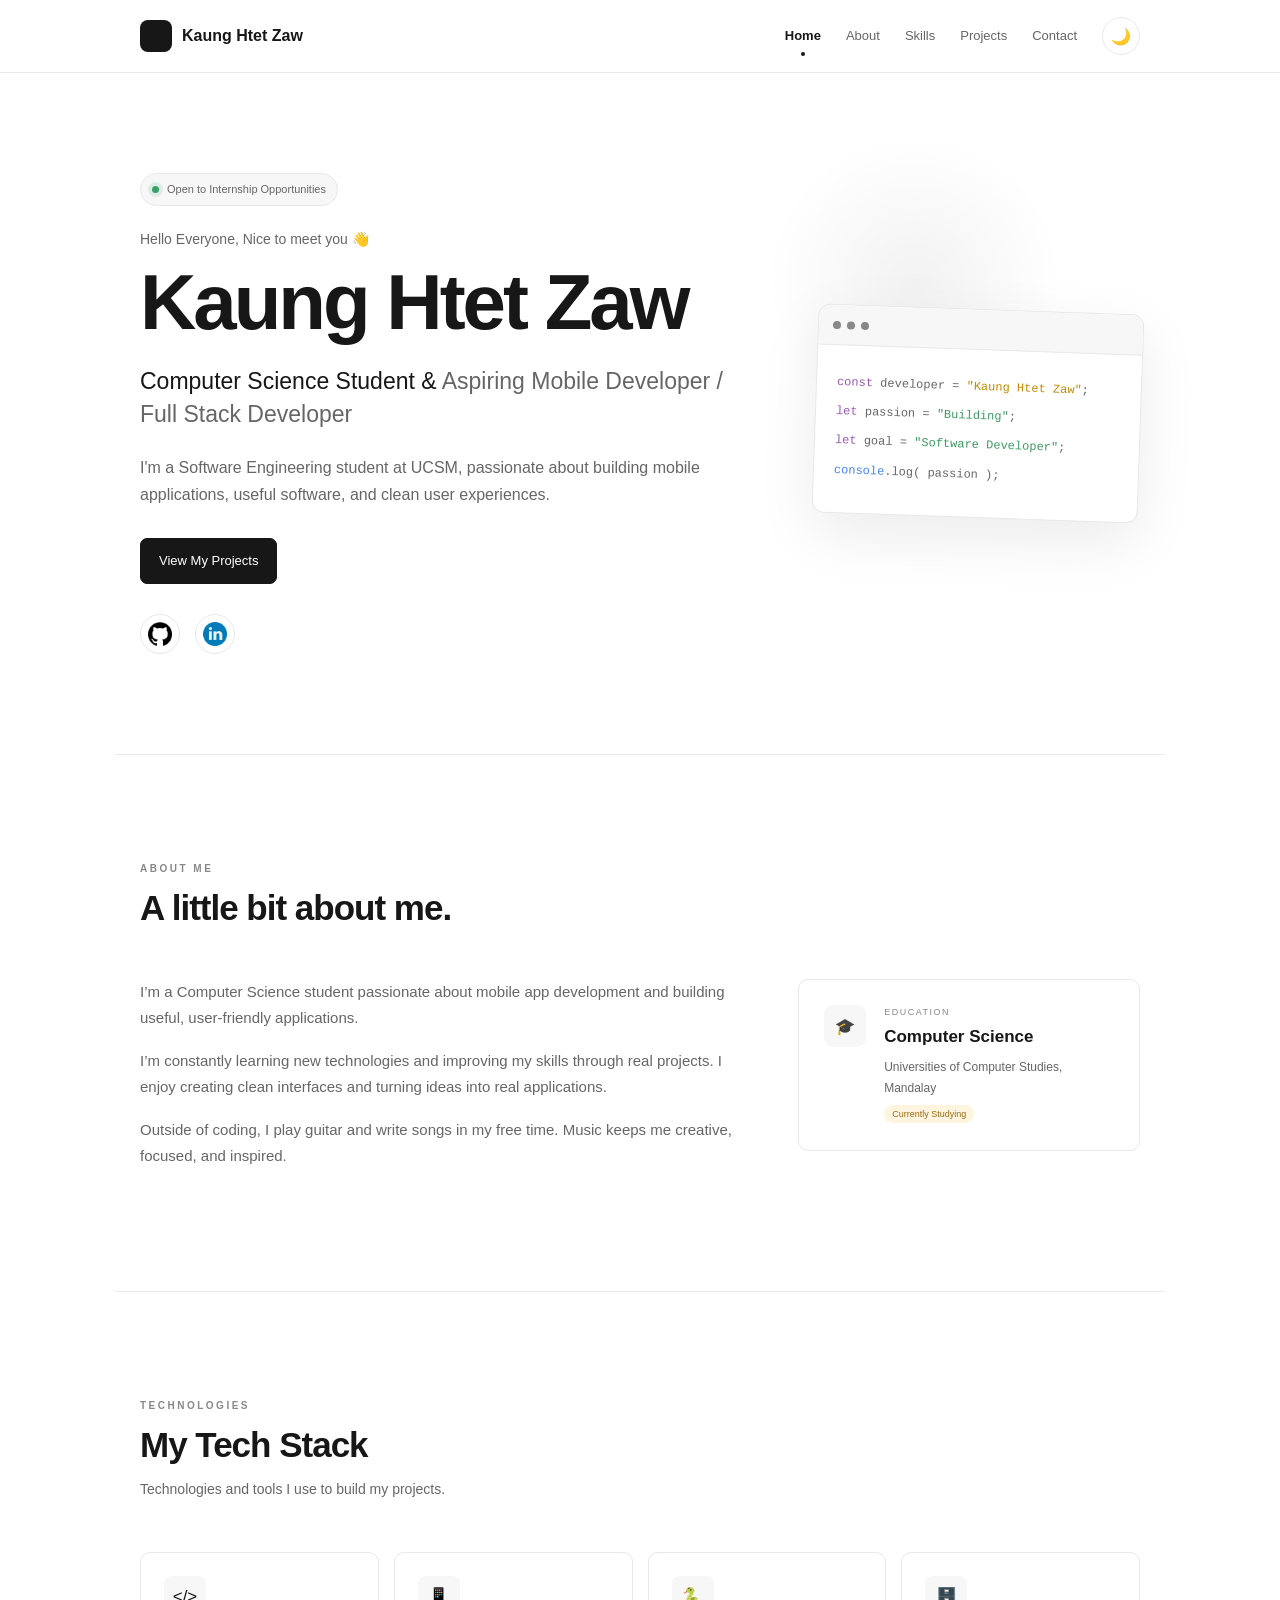
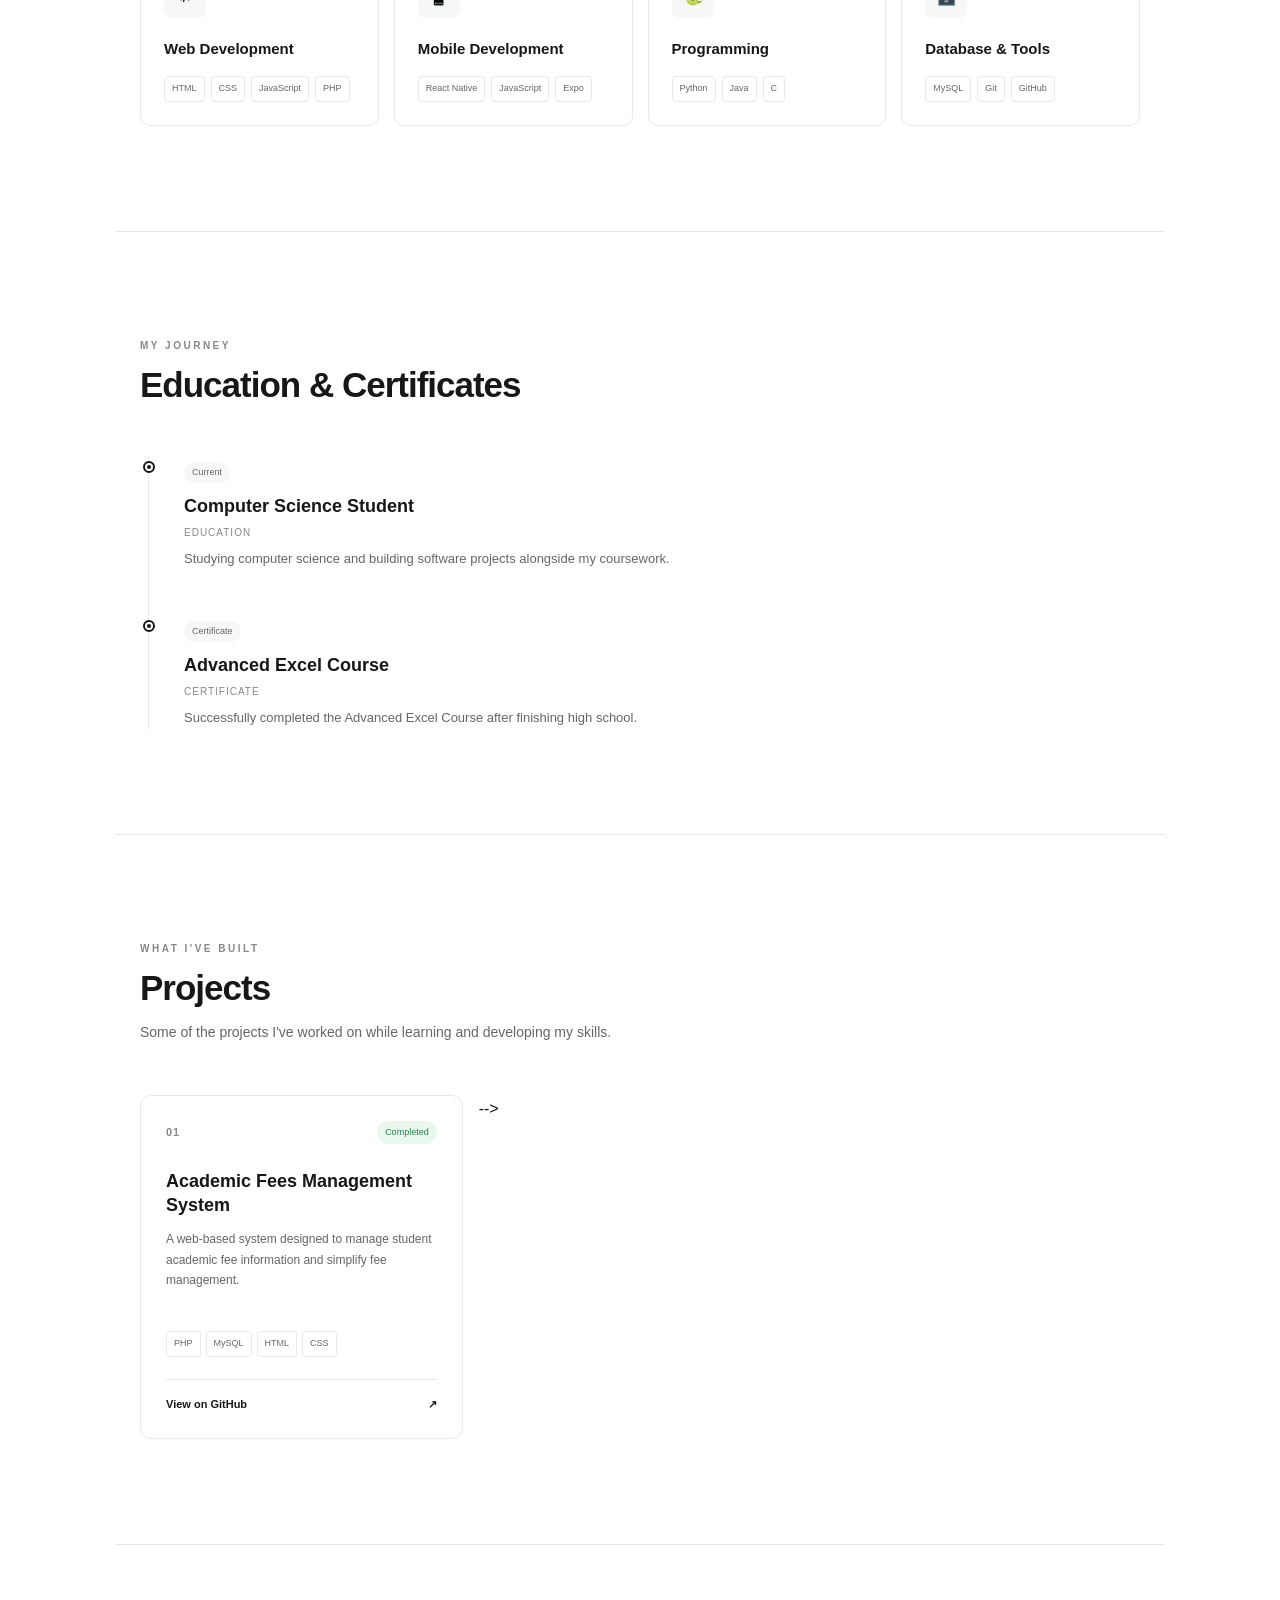
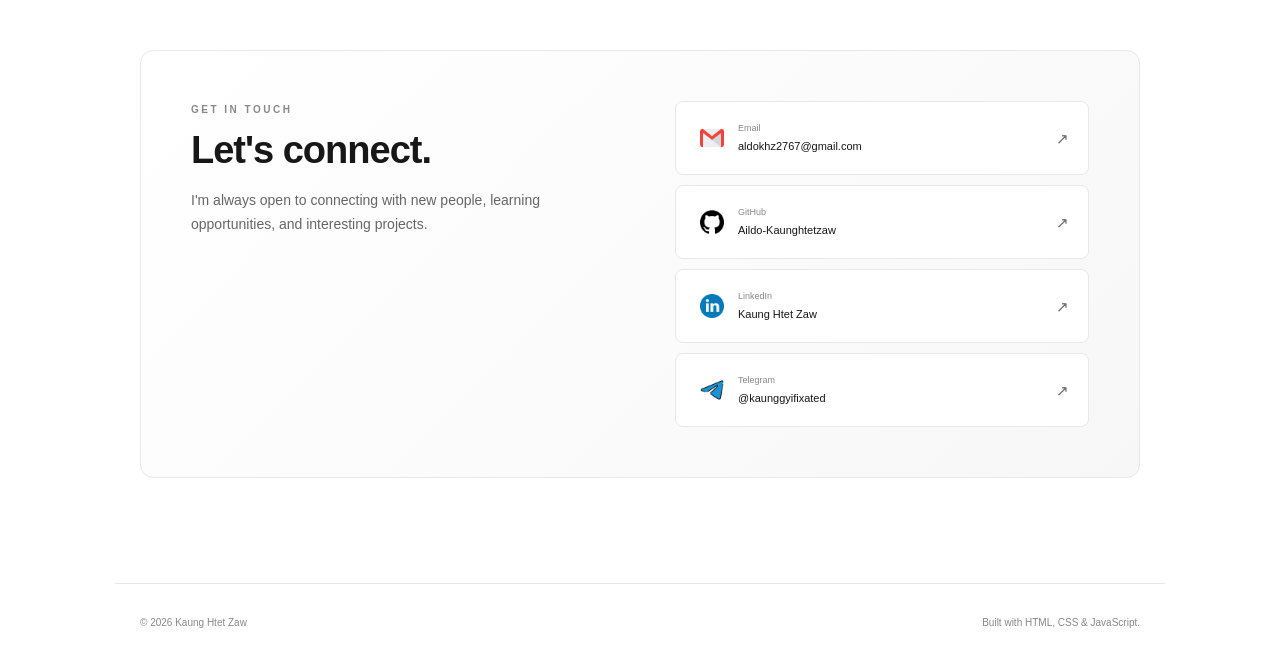
==== commit c3d9300e: "Update index.html" ====
--- a/index.html
+++ b/index.html
@@ -569,7 +569,7 @@
 
                 <!-- Book App -->
 
-                <article class="project-card reveal">
+                <!-- <article class="project-card reveal">
 
                     <div class="project-top">
 
@@ -611,7 +611,7 @@
                         <span>↗</span>
                     </a> -->
 
-                </article>
+                </article> -->
 
             </div>
 
@@ -778,4 +778,4 @@
 
 </body>
 
-</html>+</html>
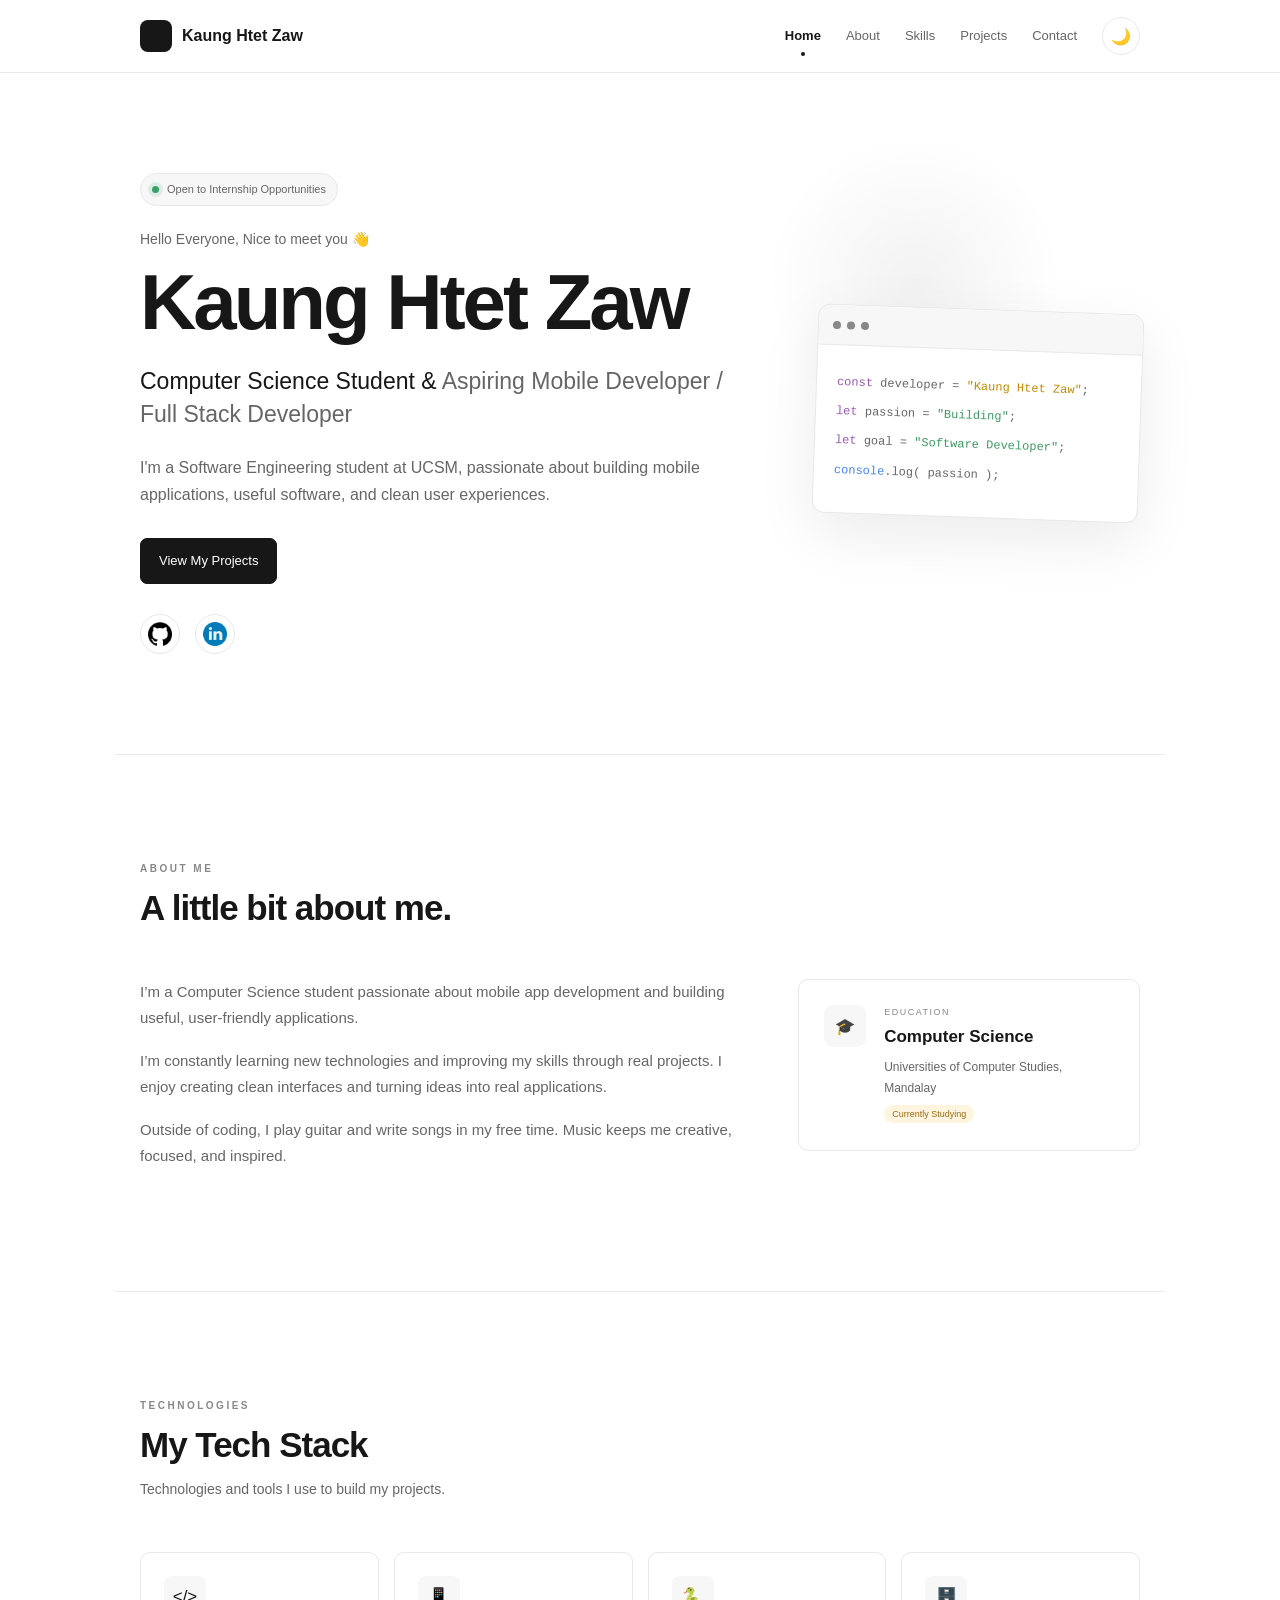
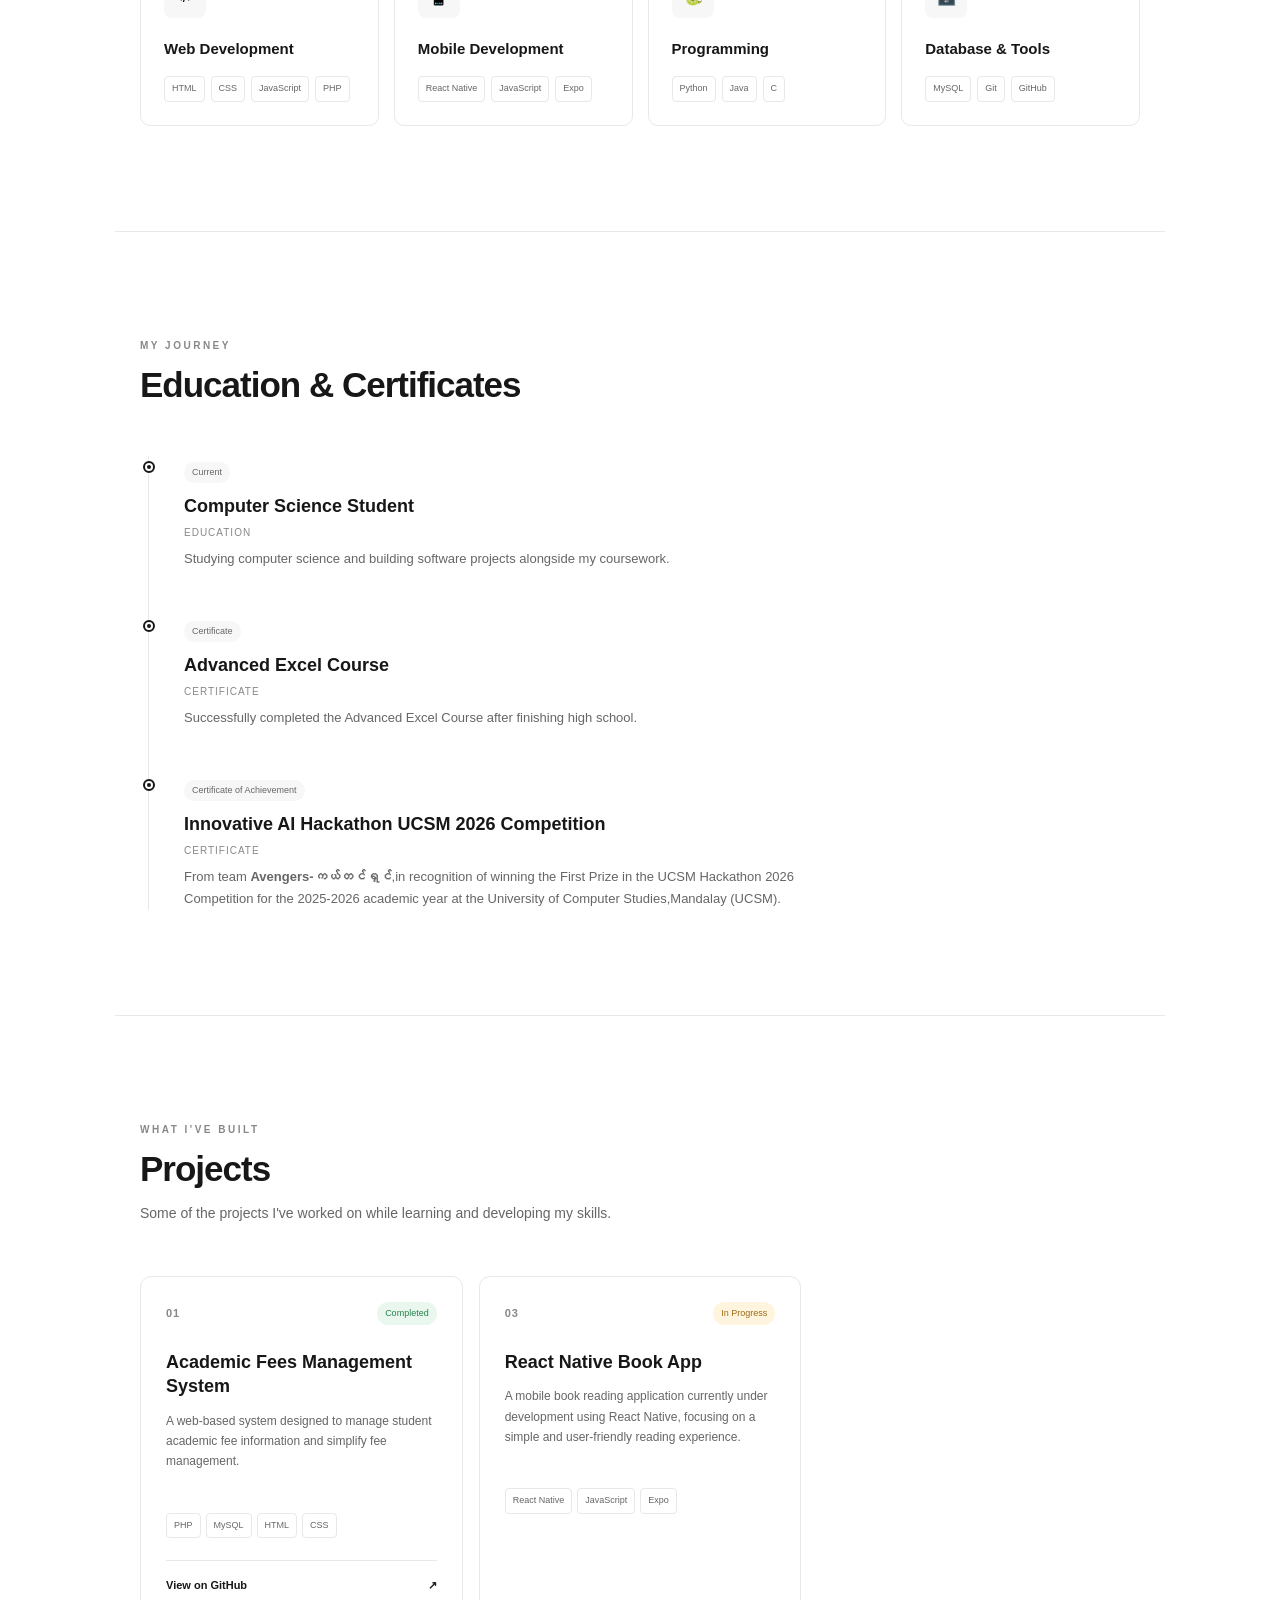
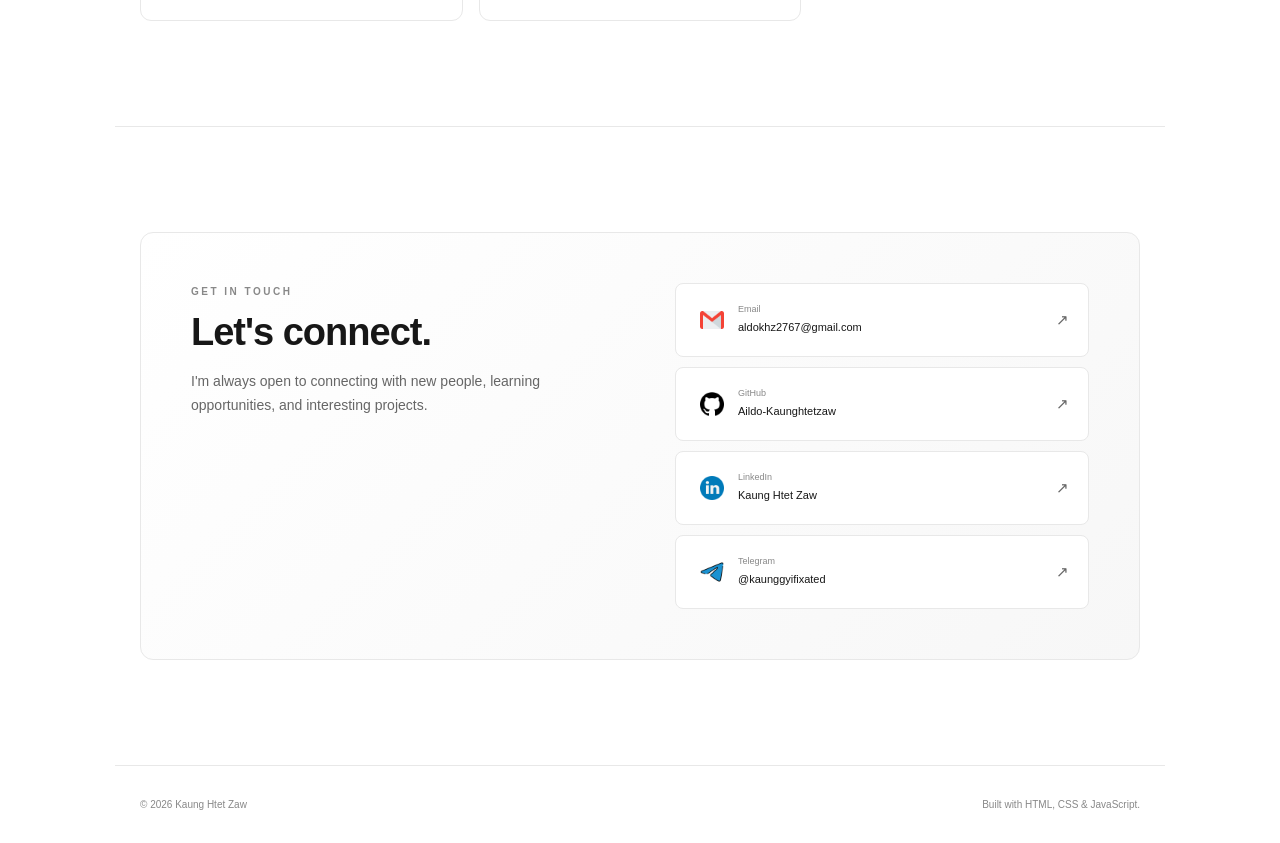
==== commit 9e867033: "Update Portfolio" ====
--- a/index.html
+++ b/index.html
@@ -488,6 +488,38 @@
 
                 </div>
 
+                <div class="timeline-item reveal">
+
+                    <div class="timeline-marker">
+                        <span></span>
+                    </div>
+
+                    <div class="timeline-content">
+
+                        <span class="timeline-date">
+                            Certificate of Achievement
+                        </span>
+
+                        <h3>
+                            Innovative AI Hackathon UCSM 2026 Competition
+                        </h3>
+
+                        <p class="timeline-type">
+                            CERTIFICATE
+                        </p>
+
+                        <p>
+                            From team <b>Avengers-ကယ်တင်ရှင်</b>,in recognition of winning the First Prize
+                            in the UCSM Hackathon 2026 Competition for the 2025-2026 academic year at the 
+                            University of Computer Studies,Mandalay (UCSM).
+                        </p>
+
+                    </div>
+
+                </div>
+                
+                
+
             </div>
 
         </section>
@@ -569,7 +601,7 @@
 
                 <!-- Book App -->
 
-                <!-- <article class="project-card reveal">
+                <article class="project-card reveal">
 
                     <div class="project-top">
 
@@ -611,7 +643,7 @@
                         <span>↗</span>
                     </a> -->
 
-                </article> -->
+                </article>
 
             </div>
 
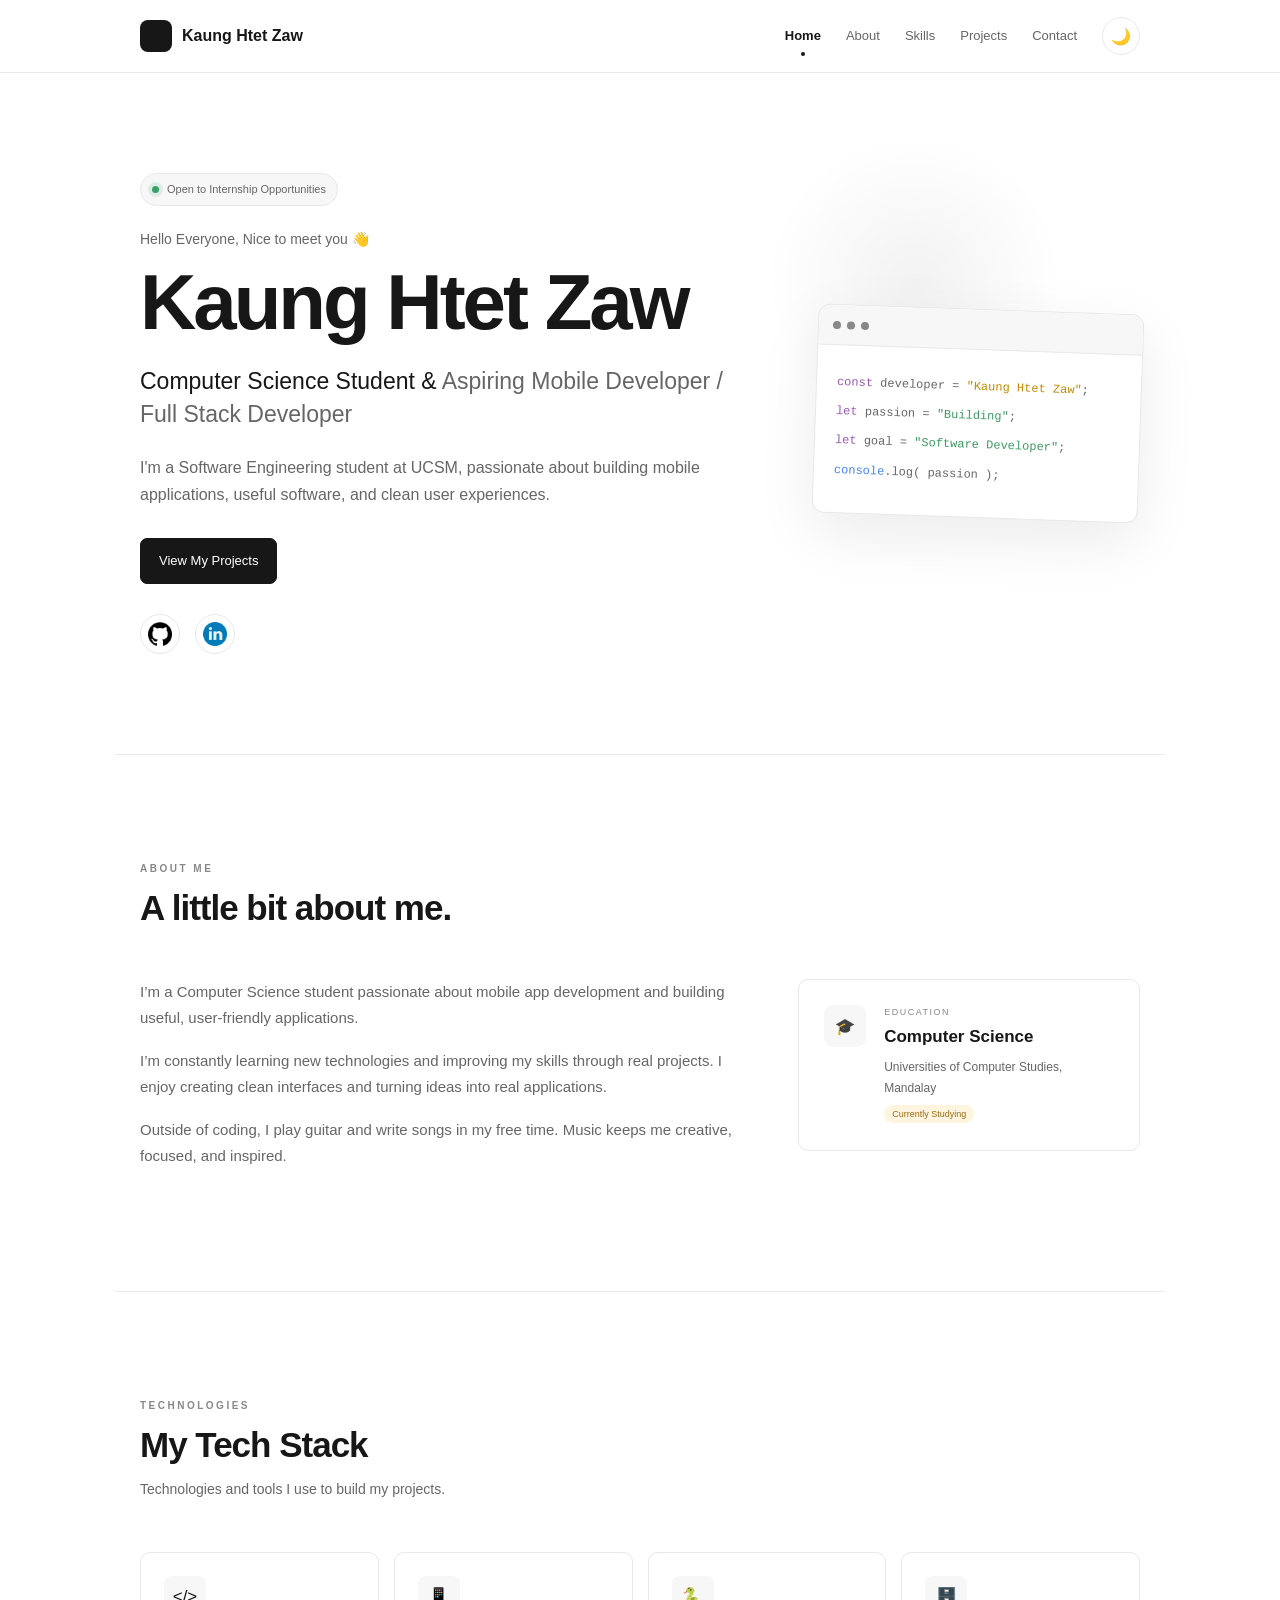
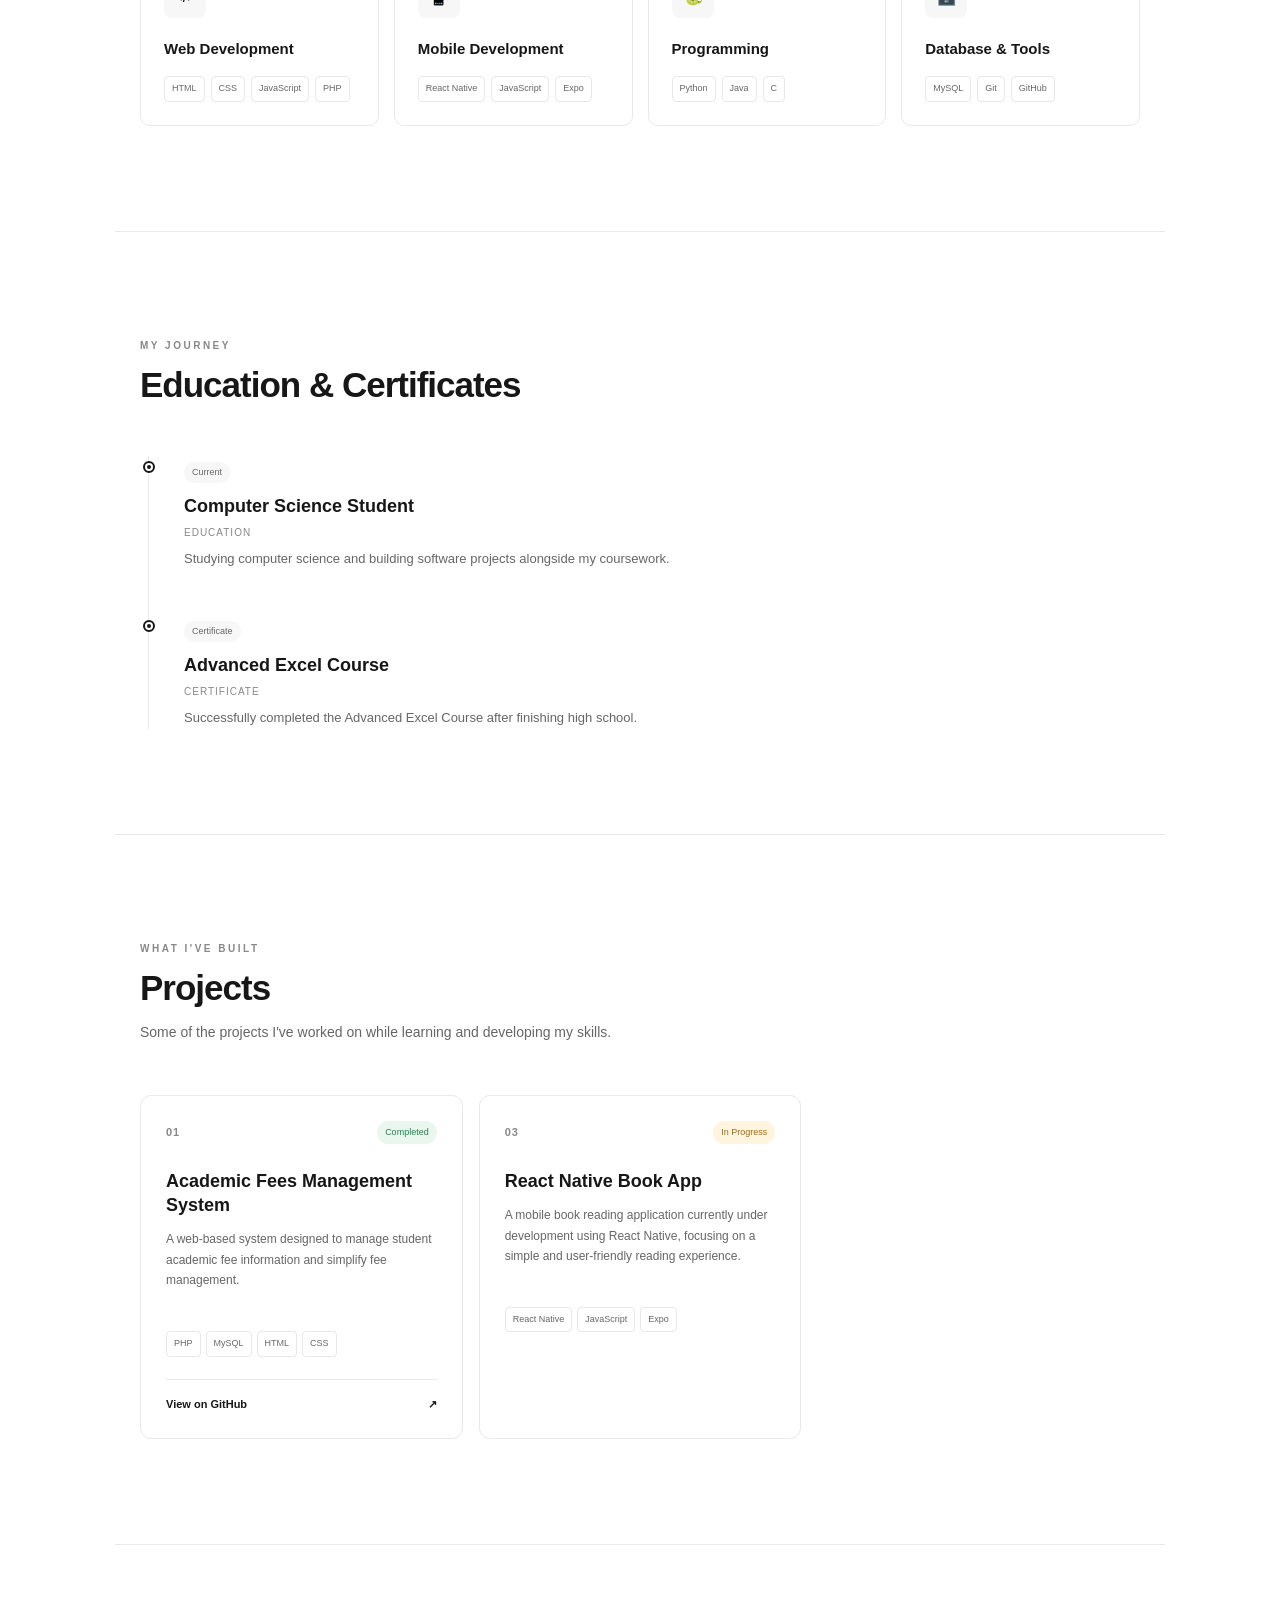
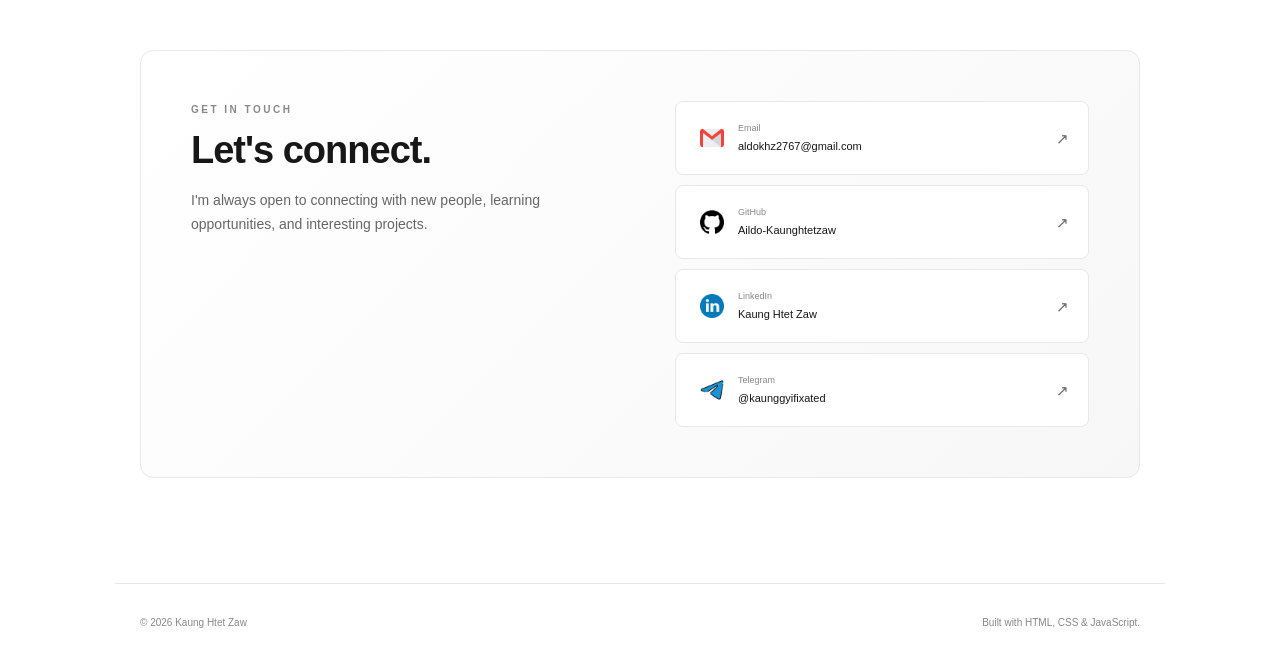
==== commit 72986e13: "Update index.html" ====
--- a/index.html
+++ b/index.html
@@ -488,38 +488,6 @@
 
                 </div>
 
-                <div class="timeline-item reveal">
-
-                    <div class="timeline-marker">
-                        <span></span>
-                    </div>
-
-                    <div class="timeline-content">
-
-                        <span class="timeline-date">
-                            Certificate of Achievement
-                        </span>
-
-                        <h3>
-                            Innovative AI Hackathon UCSM 2026 Competition
-                        </h3>
-
-                        <p class="timeline-type">
-                            CERTIFICATE
-                        </p>
-
-                        <p>
-                            From team <b>Avengers-ကယ်တင်ရှင်</b>,in recognition of winning the First Prize
-                            in the UCSM Hackathon 2026 Competition for the 2025-2026 academic year at the 
-                            University of Computer Studies,Mandalay (UCSM).
-                        </p>
-
-                    </div>
-
-                </div>
-                
-                
-
             </div>
 
         </section>
@@ -641,9 +609,9 @@
                     >
                         View on GitHub
                         <span>↗</span>
-                    </a> -->
-
-                </article>
+                    </a>
+
+                </article> -->
 
             </div>
 
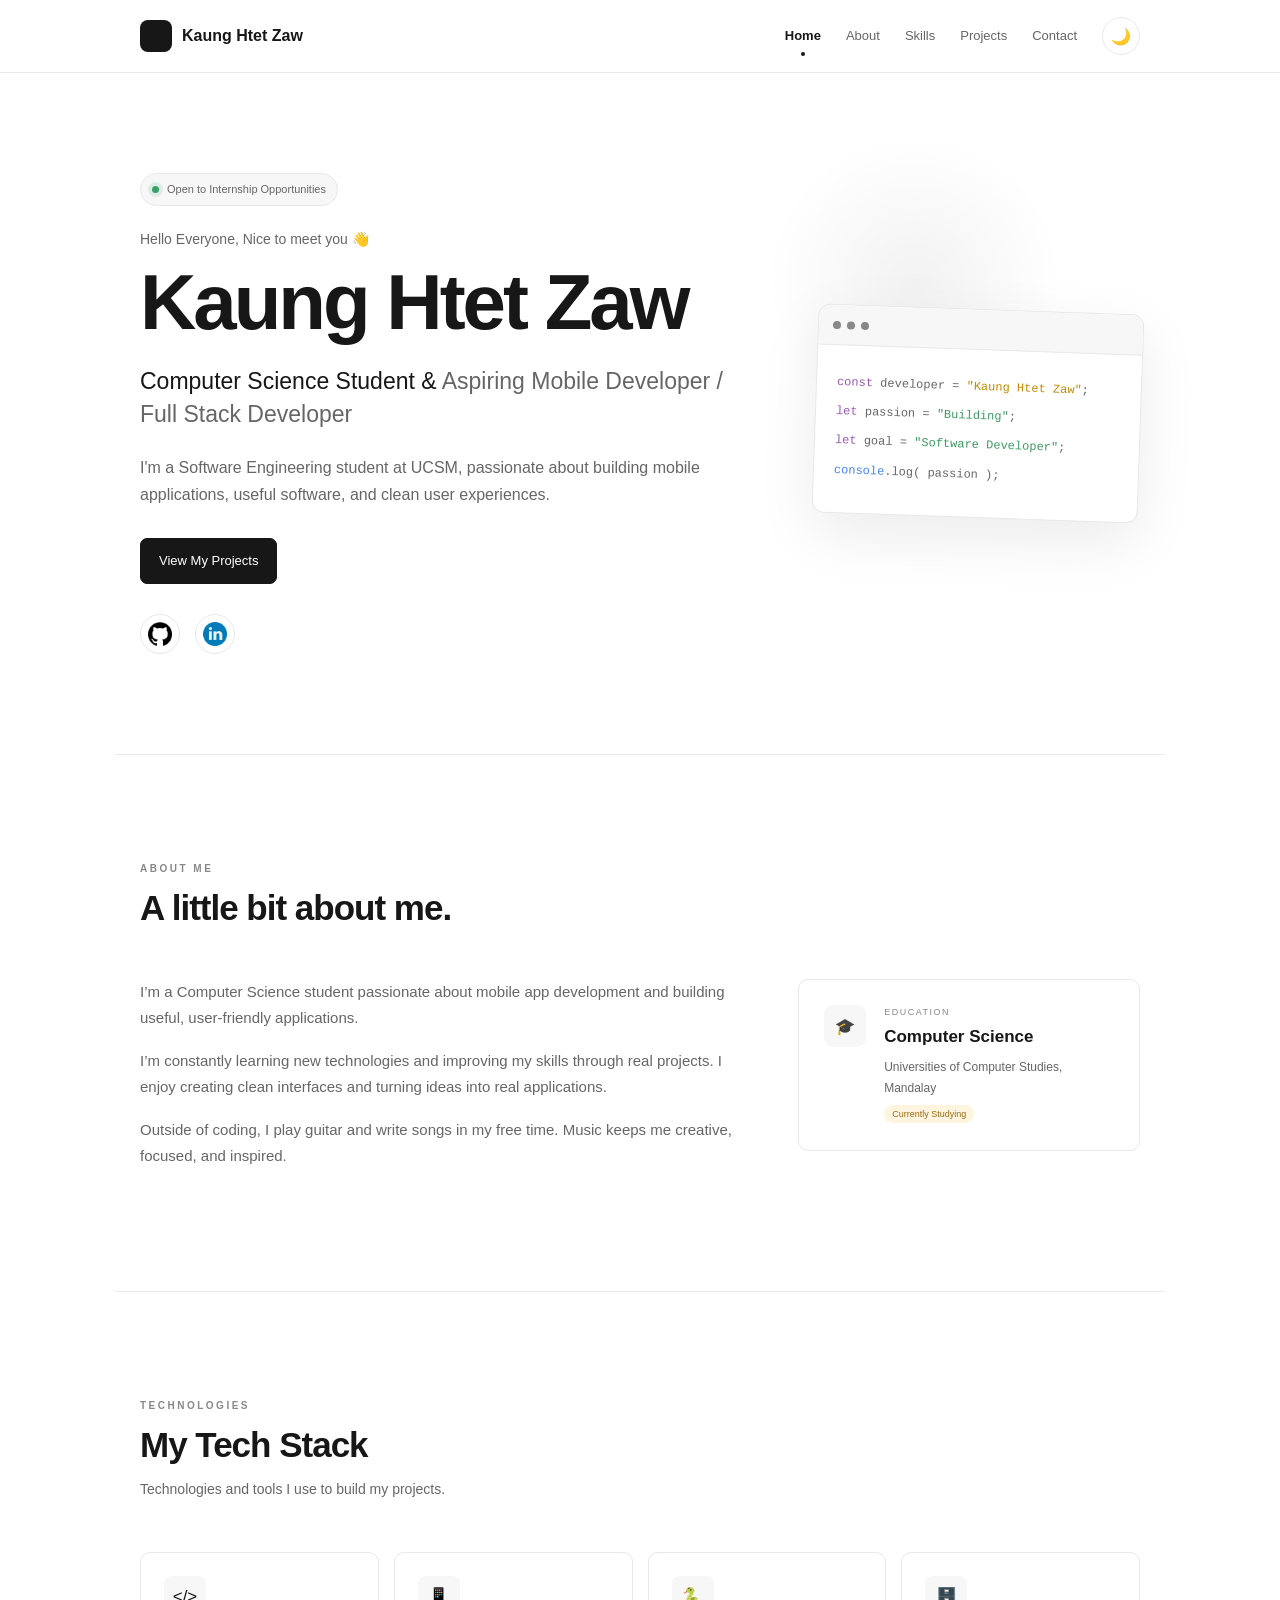
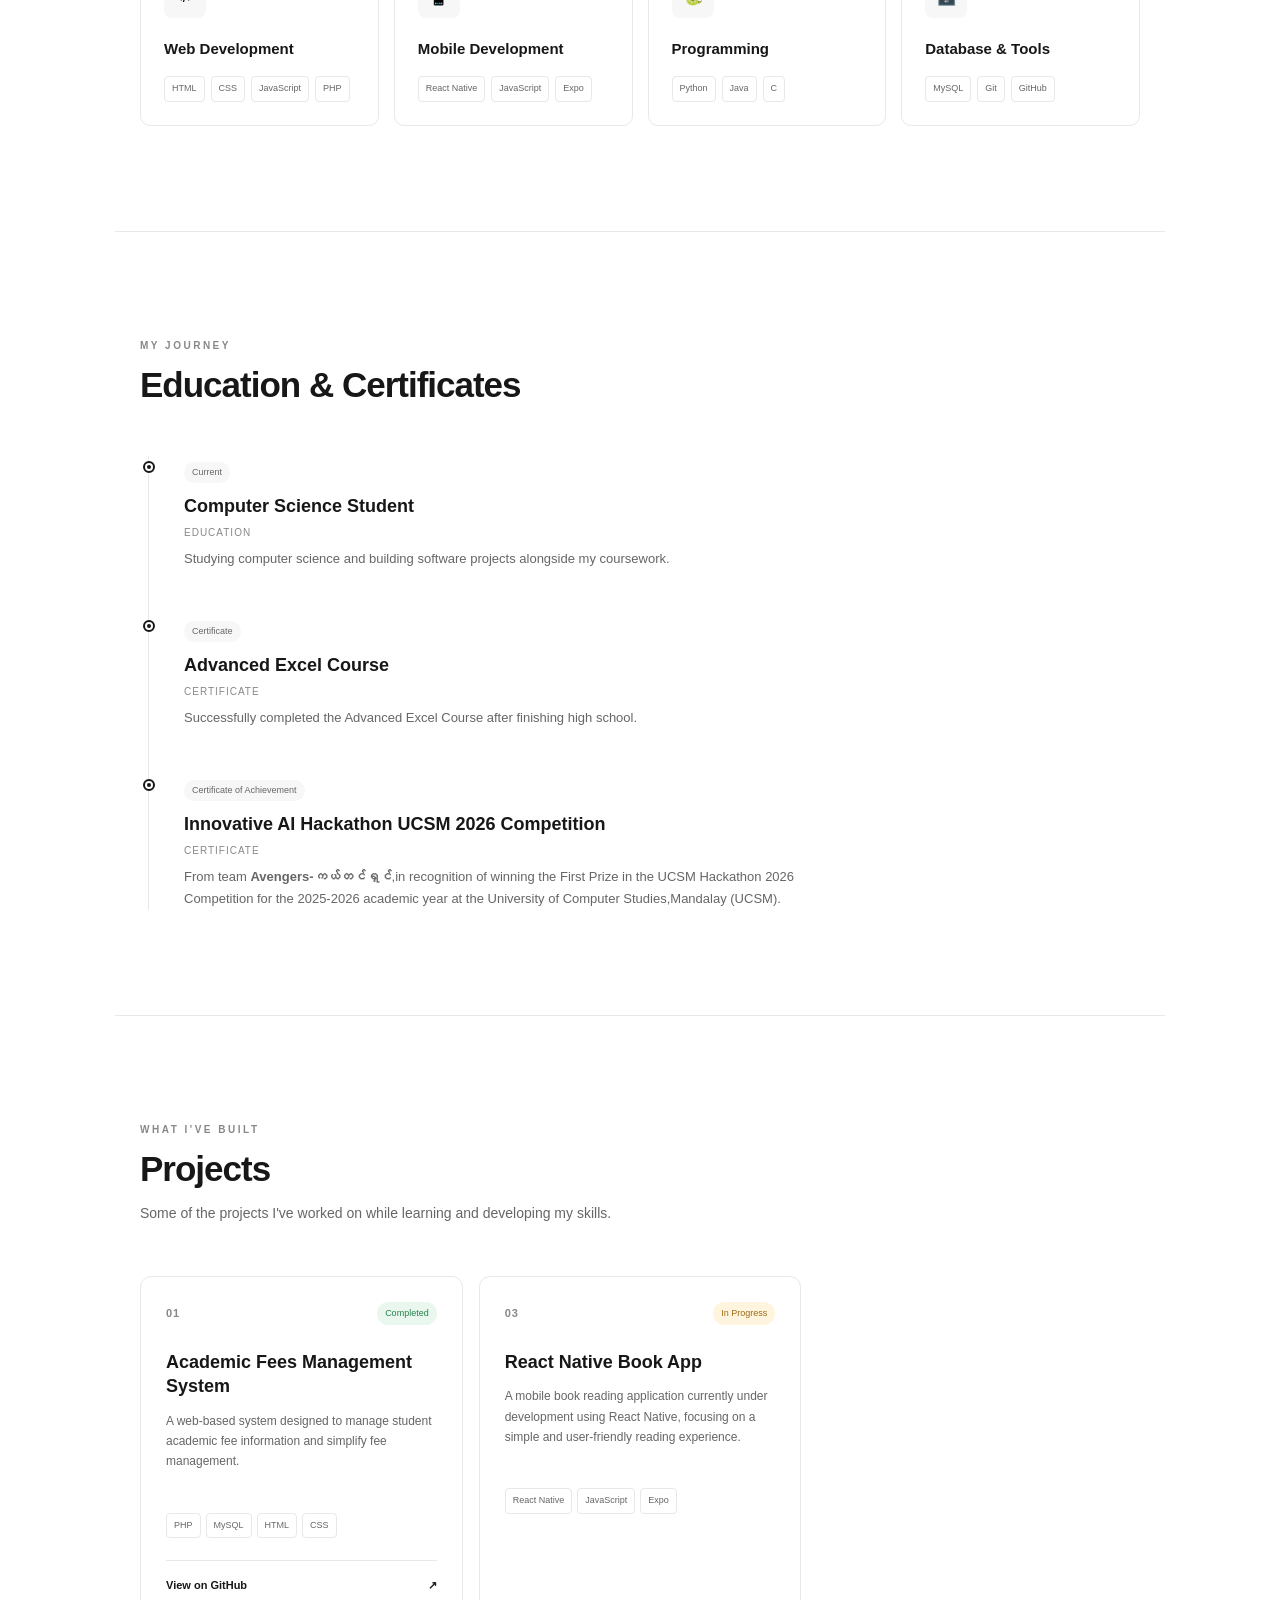
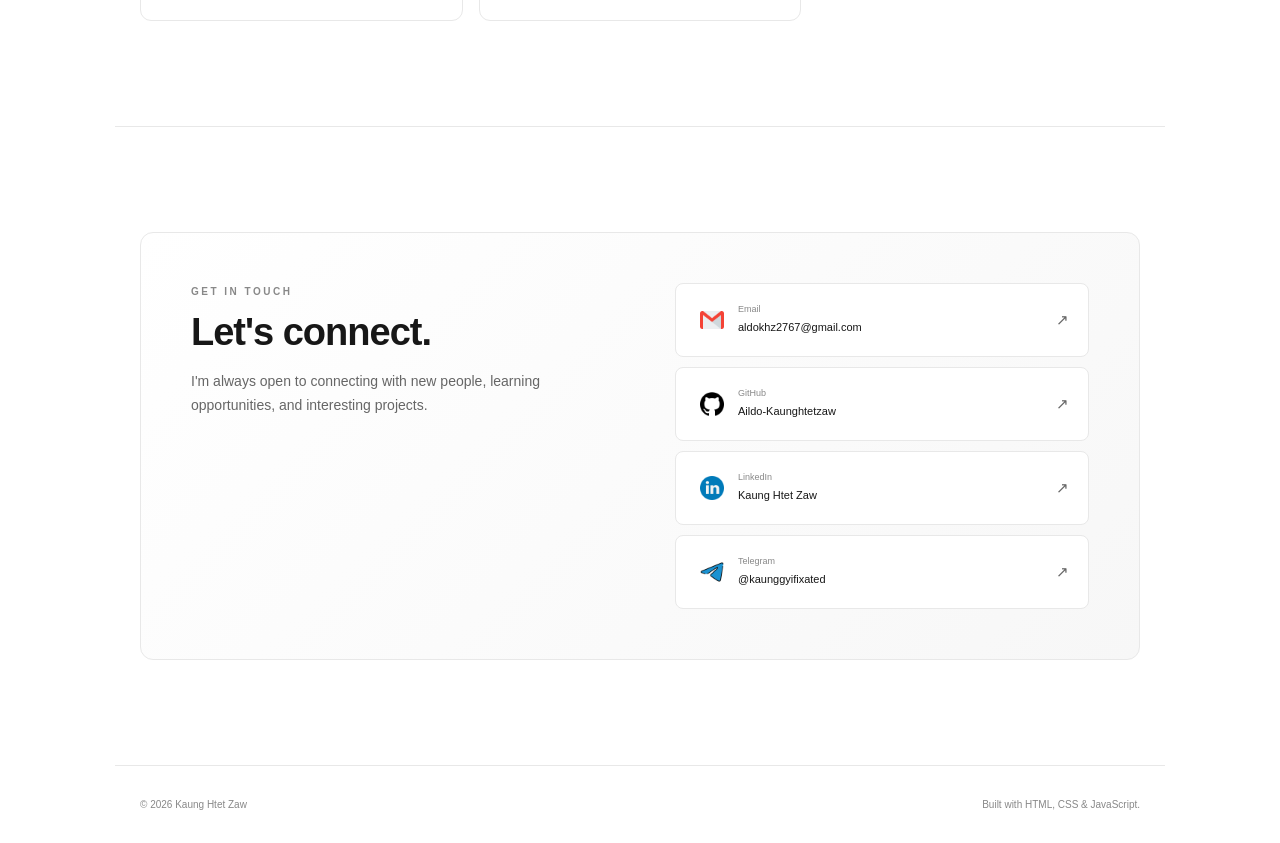
==== commit dfab5565: "Update Portfolio" ====
--- a/index.html
+++ b/index.html
@@ -488,6 +488,38 @@
 
                 </div>
 
+                <div class="timeline-item reveal">
+
+                    <div class="timeline-marker">
+                        <span></span>
+                    </div>
+
+                    <div class="timeline-content">
+
+                        <span class="timeline-date">
+                            Certificate of Achievement
+                        </span>
+
+                        <h3>
+                            Innovative AI Hackathon UCSM 2026 Competition
+                        </h3>
+
+                        <p class="timeline-type">
+                            CERTIFICATE
+                        </p>
+
+                        <p>
+                            From team <b>Avengers-ကယ်တင်ရှင်</b>,in recognition of winning the First Prize
+                            in the UCSM Hackathon 2026 Competition for the 2025-2026 academic year at the 
+                            University of Computer Studies,Mandalay (UCSM).
+                        </p>
+
+                    </div>
+
+                </div>
+                
+                
+
             </div>
 
         </section>
@@ -556,7 +588,7 @@
                     </div>
 
                     <a
-                        href="https://github.com/Aildo-Kaunghtetzaw"
+                        href="https://github.com/Aildo-Kaunghtetzaw/Academic-Fees-Management-System-AFMS-"
                         target="_blank"
                         rel="noopener"
                         class="project-link"
@@ -609,9 +641,9 @@
                     >
                         View on GitHub
                         <span>↗</span>
-                    </a>
-
-                </article> -->
+                    </a> -->
+
+                </article>
 
             </div>
 
